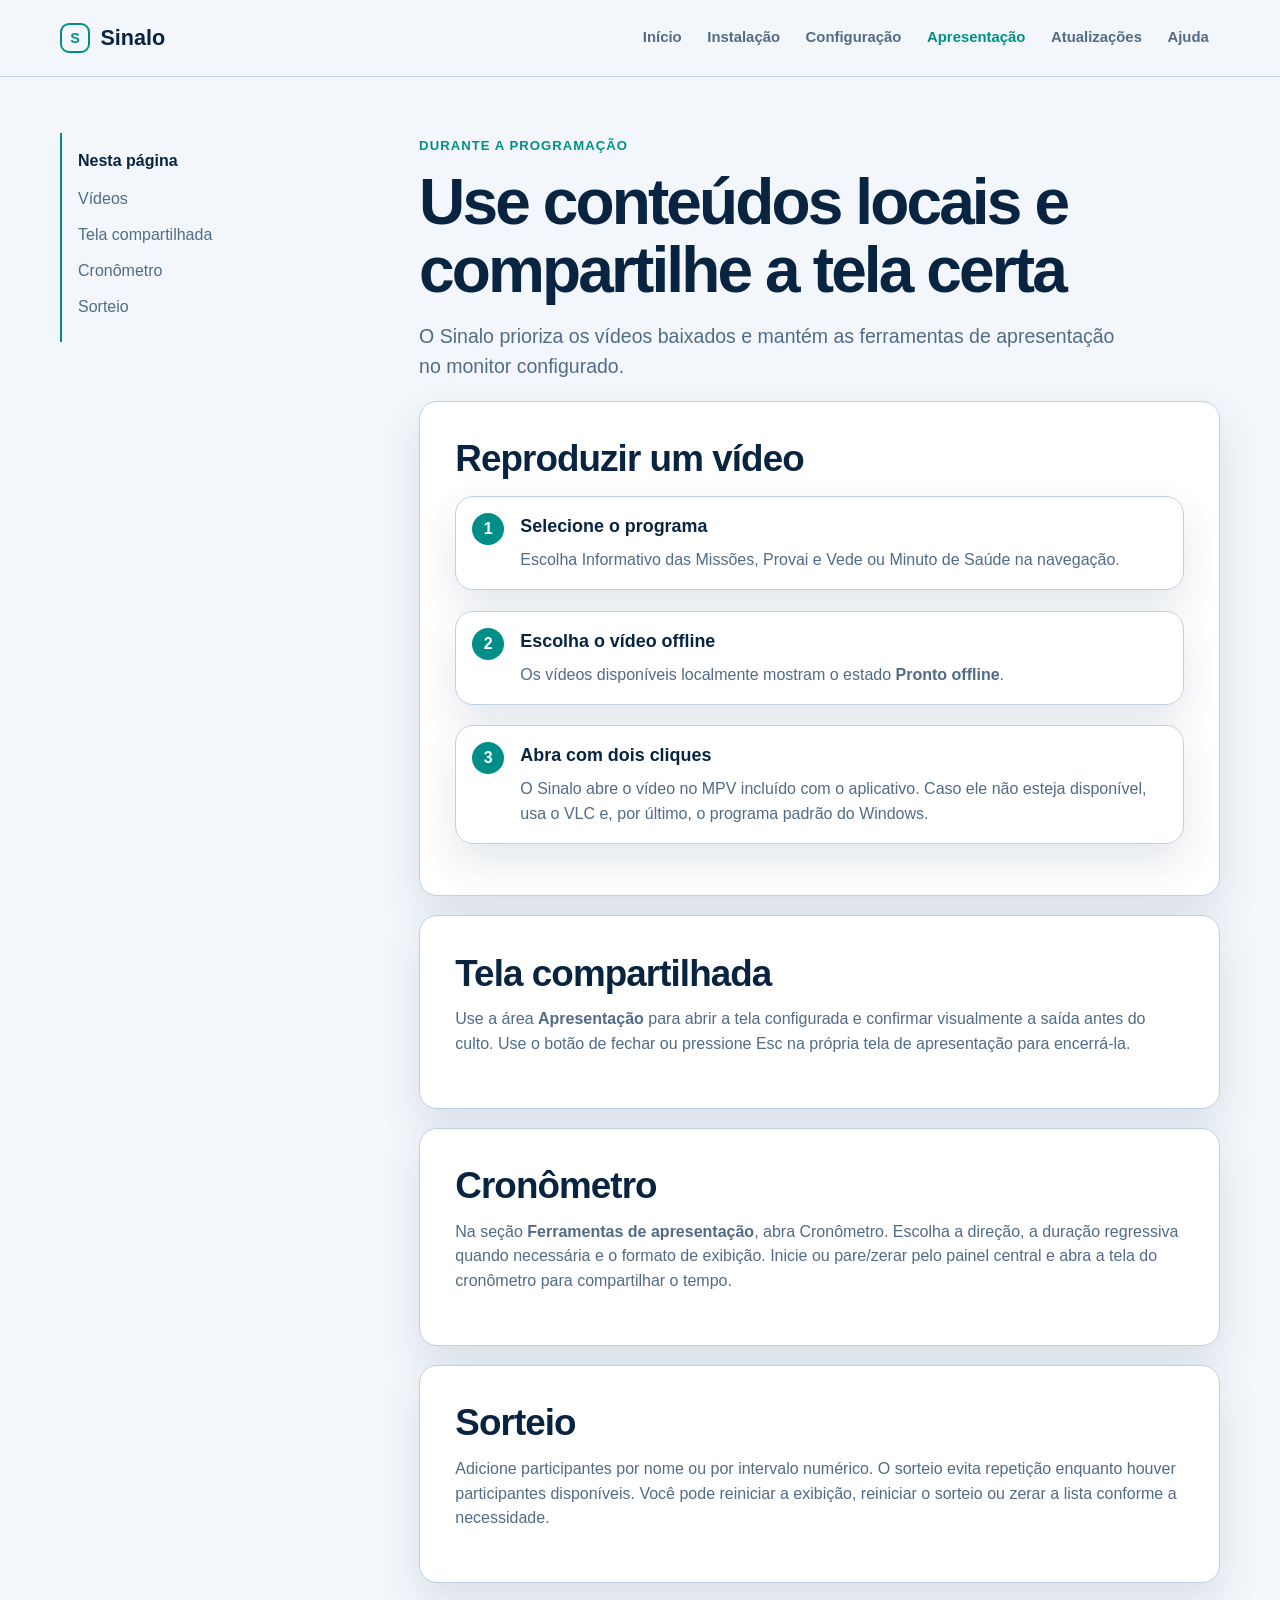
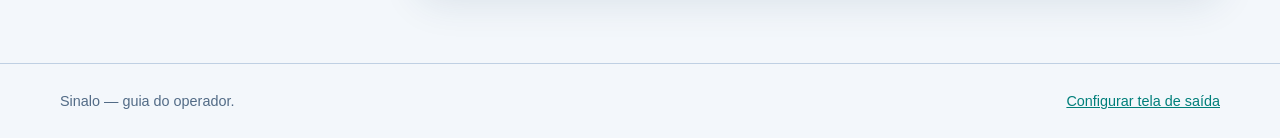
==== site/apresentacao.html @ e5eb1a57 "docs: adiciona guia público no GitHub Pages" ====
<!doctype html>
<html lang="pt-BR"><head><meta charset="utf-8"><meta name="viewport" content="width=device-width, initial-scale=1"><meta name="description" content="Como reproduzir vídeos e usar a tela de apresentação do Sinalo."><title>Apresentação — Sinalo</title><link rel="icon" type="image/svg+xml" href="data:image/svg+xml,%3Csvg xmlns='http://www.w3.org/2000/svg' viewBox='0 0 64 64'%3E%3Crect width='64' height='64' rx='16' fill='%23091426'/%3E%3Cpath d='M17 32h30M32 17v30' stroke='%231fd1c2' stroke-width='7' stroke-linecap='round'/%3E%3C/svg%3E"><link rel="stylesheet" href="assets/css/site.css"></head>
<body><a class="skip-link" href="#conteudo">Ir para o conteúdo</a><header class="site-header"><div class="header-inner"><a class="brand" href="index.html"><span class="brand-mark" aria-hidden="true">S</span>Sinalo</a><nav class="site-nav" aria-label="Navegação principal"><a href="index.html">Início</a><a href="instalacao.html">Instalação</a><a href="configuracao.html">Configuração</a><a aria-current="page" href="apresentacao.html">Apresentação</a><a href="atualizacoes.html">Atualizações</a><a href="solucao-de-problemas.html">Ajuda</a></nav></div></header>
<main id="conteudo" class="page-shell"><div class="guide-layout"><aside class="guide-nav"><strong>Nesta página</strong><a href="#videos">Vídeos</a><a href="#tela">Tela compartilhada</a><a href="#cronometro">Cronômetro</a><a href="#sorteio">Sorteio</a></aside><div><p class="eyebrow">Durante a programação</p><h1>Use conteúdos locais e compartilhe a tela certa</h1><p class="lead">O Sinalo prioriza os vídeos baixados e mantém as ferramentas de apresentação no monitor configurado.</p>
<section id="videos" class="guide-panel"><h2>Reproduzir um vídeo</h2><ol class="step-list"><li><h3>Selecione o programa</h3><p>Escolha Informativo das Missões, Provai e Vede ou Minuto de Saúde na navegação.</p></li><li><h3>Escolha o vídeo offline</h3><p>Os vídeos disponíveis localmente mostram o estado <strong>Pronto offline</strong>.</p></li><li><h3>Abra com dois cliques</h3><p>O Sinalo abre o vídeo no MPV incluído com o aplicativo. Caso ele não esteja disponível, usa o VLC e, por último, o programa padrão do Windows.</p></li></ol></section>
<section id="tela" class="guide-panel"><h2>Tela compartilhada</h2><p>Use a área <strong>Apresentação</strong> para abrir a tela configurada e confirmar visualmente a saída antes do culto. Use o botão de fechar ou pressione Esc na própria tela de apresentação para encerrá-la.</p></section>
<section id="cronometro" class="guide-panel"><h2>Cronômetro</h2><p>Na seção <strong>Ferramentas de apresentação</strong>, abra Cronômetro. Escolha a direção, a duração regressiva quando necessária e o formato de exibição. Inicie ou pare/zerar pelo painel central e abra a tela do cronômetro para compartilhar o tempo.</p></section>
<section id="sorteio" class="guide-panel"><h2>Sorteio</h2><p>Adicione participantes por nome ou por intervalo numérico. O sorteio evita repetição enquanto houver participantes disponíveis. Você pode reiniciar a exibição, reiniciar o sorteio ou zerar a lista conforme a necessidade.</p></section>
</div></div></main><footer class="site-footer"><div class="footer-inner"><p>Sinalo — guia do operador.</p><p><a href="configuracao.html#tela">Configurar tela de saída</a></p></div></footer></body></html>
---- site/assets/css/site.css ----
:root {
  color-scheme: dark light;
  --bg: #091426;
  --surface: #111f35;
  --surface-raised: #172943;
  --surface-muted: #0d1a2d;
  --text: #f4f8ff;
  --muted: #b4c1d6;
  --line: #2a4161;
  --accent: #1fd1c2;
  --accent-strong: #12a99f;
  --accent-ink: #052522;
  --link: #63e8df;
  --shadow: 0 20px 50px rgb(0 0 0 / .2);
  --radius: 18px;
  --content-width: 1160px;
  font-family: "Segoe UI", Inter, Arial, sans-serif;
}

@media (prefers-color-scheme: light) {
  :root {
    --bg: #f3f7fb;
    --surface: #ffffff;
    --surface-raised: #e9f0f8;
    --surface-muted: #f7faff;
    --text: #092441;
    --muted: #526b86;
    --line: #bfd0e3;
    --accent: #008f88;
    --accent-strong: #00746f;
    --accent-ink: #ffffff;
    --link: #007f7a;
    --shadow: 0 18px 40px rgb(25 55 90 / .12);
  }
}

* { box-sizing: border-box; }

html { scroll-behavior: smooth; }

body {
  margin: 0;
  min-width: 320px;
  color: var(--text);
  background: var(--bg);
  font-size: 1rem;
  line-height: 1.55;
}

a { color: var(--link); }

a:focus-visible, summary:focus-visible {
  outline: 3px solid var(--accent);
  outline-offset: 4px;
  border-radius: 4px;
}

.skip-link {
  position: absolute;
  left: 1rem;
  top: -4rem;
  z-index: 20;
  padding: .7rem 1rem;
  border-radius: 8px;
  background: var(--accent);
  color: var(--accent-ink);
  font-weight: 700;
}

.skip-link:focus { top: 1rem; }

.site-header {
  border-bottom: 1px solid var(--line);
  background: color-mix(in srgb, var(--bg) 90%, transparent);
}

.header-inner,
.page-shell,
.footer-inner {
  width: min(calc(100% - 2rem), var(--content-width));
  margin: 0 auto;
}

.header-inner {
  display: flex;
  align-items: center;
  justify-content: space-between;
  gap: 1.5rem;
  min-height: 76px;
}

.brand {
  color: var(--text);
  display: inline-flex;
  align-items: center;
  gap: .65rem;
  text-decoration: none;
  font-size: 1.35rem;
  font-weight: 800;
}

.brand-mark {
  display: grid;
  place-items: center;
  width: 30px;
  height: 30px;
  border: 2px solid var(--accent);
  border-radius: 9px;
  color: var(--accent);
  font-size: .9rem;
}

.site-nav { display: flex; align-items: center; gap: .2rem; }

.site-nav a {
  padding: .55rem .7rem;
  color: var(--muted);
  text-decoration: none;
  font-size: .93rem;
  font-weight: 650;
}

.site-nav a:hover, .site-nav a[aria-current="page"] { color: var(--accent); }

main { padding: 3.5rem 0 5rem; }

.eyebrow {
  display: inline-block;
  margin: 0 0 .8rem;
  color: var(--accent);
  font-size: .82rem;
  font-weight: 800;
  letter-spacing: .08em;
  text-transform: uppercase;
}

h1, h2, h3, p { margin-top: 0; }

h1 {
  max-width: 760px;
  margin-bottom: 1rem;
  font-size: clamp(2.1rem, 5vw, 4.4rem);
  line-height: 1.06;
  letter-spacing: -.045em;
}

h2 {
  margin-bottom: .75rem;
  font-size: clamp(1.55rem, 3vw, 2.3rem);
  line-height: 1.18;
  letter-spacing: -.025em;
}

h3 { margin-bottom: .45rem; font-size: 1.12rem; }

.lead {
  max-width: 720px;
  color: var(--muted);
  font-size: clamp(1.04rem, 2vw, 1.22rem);
}

.hero {
  display: grid;
  grid-template-columns: minmax(0, 1.25fr) minmax(280px, .75fr);
  gap: 2rem;
  align-items: stretch;
}

.hero-copy { padding: 1.2rem 0; }

.hero-card,
.card,
.guide-panel,
.callout,
.step-list > li {
  border: 1px solid var(--line);
  border-radius: var(--radius);
  background: var(--surface);
  box-shadow: var(--shadow);
}

.hero-card { padding: 1.5rem; }

.status-line {
  display: flex;
  align-items: center;
  gap: .55rem;
  color: var(--muted);
  font-size: .92rem;
}

.status-dot {
  width: 10px;
  height: 10px;
  border-radius: 50%;
  background: var(--accent);
  box-shadow: 0 0 0 5px color-mix(in srgb, var(--accent) 18%, transparent);
}

.hero-card h2 { margin: 1.15rem 0 .7rem; font-size: 1.5rem; }

.button-row { display: flex; flex-wrap: wrap; gap: .8rem; margin-top: 1.6rem; }

.button {
  display: inline-flex;
  min-height: 46px;
  align-items: center;
  justify-content: center;
  padding: .72rem 1rem;
  border: 1px solid var(--line);
  border-radius: 10px;
  color: var(--text);
  font-weight: 750;
  text-align: center;
  text-decoration: none;
}

.button:hover { border-color: var(--accent); }

.button-primary {
  border-color: var(--accent);
  background: var(--accent);
  color: var(--accent-ink);
}

.button-primary:hover { background: var(--accent-strong); }

.section { margin-top: 4.5rem; }

.section-header { max-width: 720px; margin-bottom: 1.4rem; }
.section-header p { color: var(--muted); }

.card-grid {
  display: grid;
  grid-template-columns: repeat(3, minmax(0, 1fr));
  gap: 1rem;
}

.card { padding: 1.25rem; }
.card p { color: var(--muted); margin-bottom: 0; }
.card a { font-weight: 700; }

.guide-layout {
  display: grid;
  grid-template-columns: minmax(0, .58fr) minmax(0, 1.42fr);
  gap: 2rem;
}

.guide-nav {
  position: sticky;
  top: 1.2rem;
  align-self: start;
  padding: 1rem;
  border-left: 2px solid var(--accent);
}

.guide-nav strong { display: block; margin-bottom: .5rem; }
.guide-nav a { display: block; padding: .35rem 0; color: var(--muted); text-decoration: none; }
.guide-nav a:hover { color: var(--accent); }

.guide-panel { padding: clamp(1.25rem, 3vw, 2.2rem); }
.guide-panel + .guide-panel { margin-top: 1.2rem; }
.guide-panel p, .guide-panel li { color: var(--muted); }
.guide-panel li + li { margin-top: .45rem; }

.step-list { display: grid; gap: .85rem; padding: 0; list-style: none; counter-reset: steps; }
.step-list > li { position: relative; padding: 1rem 1rem 1rem 4rem; counter-increment: steps; }
.step-list > li::before {
  content: counter(steps);
  position: absolute;
  left: 1rem;
  top: 1rem;
  display: grid;
  place-items: center;
  width: 2rem;
  height: 2rem;
  border-radius: 50%;
  background: var(--accent);
  color: var(--accent-ink);
  font-weight: 800;
}
.step-list h3 { color: var(--text); }
.step-list p { margin-bottom: 0; }

.callout { padding: 1rem 1.15rem; background: color-mix(in srgb, var(--surface-raised) 82%, var(--accent)); }
.callout p { margin-bottom: 0; color: var(--text); }
.callout strong { color: var(--accent); }

.faq { border-top: 1px solid var(--line); }
.faq details { border-bottom: 1px solid var(--line); padding: .95rem 0; }
.faq summary { cursor: pointer; color: var(--text); font-weight: 750; }
.faq p { margin: .7rem 1.5rem 0 0; color: var(--muted); }

.site-footer { border-top: 1px solid var(--line); }
.footer-inner {
  display: flex;
  justify-content: space-between;
  gap: 1rem;
  padding: 1.6rem 0;
  color: var(--muted);
  font-size: .9rem;
}
.footer-inner p { margin: 0; }

@media (max-width: 860px) {
  .header-inner { align-items: flex-start; flex-direction: column; gap: .4rem; padding: 1rem 0; }
  .site-nav { flex-wrap: wrap; margin-left: -.7rem; }
  .hero, .guide-layout { grid-template-columns: 1fr; }
  .card-grid { grid-template-columns: repeat(2, minmax(0, 1fr)); }
  .guide-nav { position: static; }
}

@media (max-width: 560px) {
  .header-inner, .page-shell, .footer-inner { width: min(calc(100% - 1.3rem), var(--content-width)); }
  main { padding-top: 2.2rem; }
  .card-grid { grid-template-columns: 1fr; }
  .footer-inner { flex-direction: column; }
}
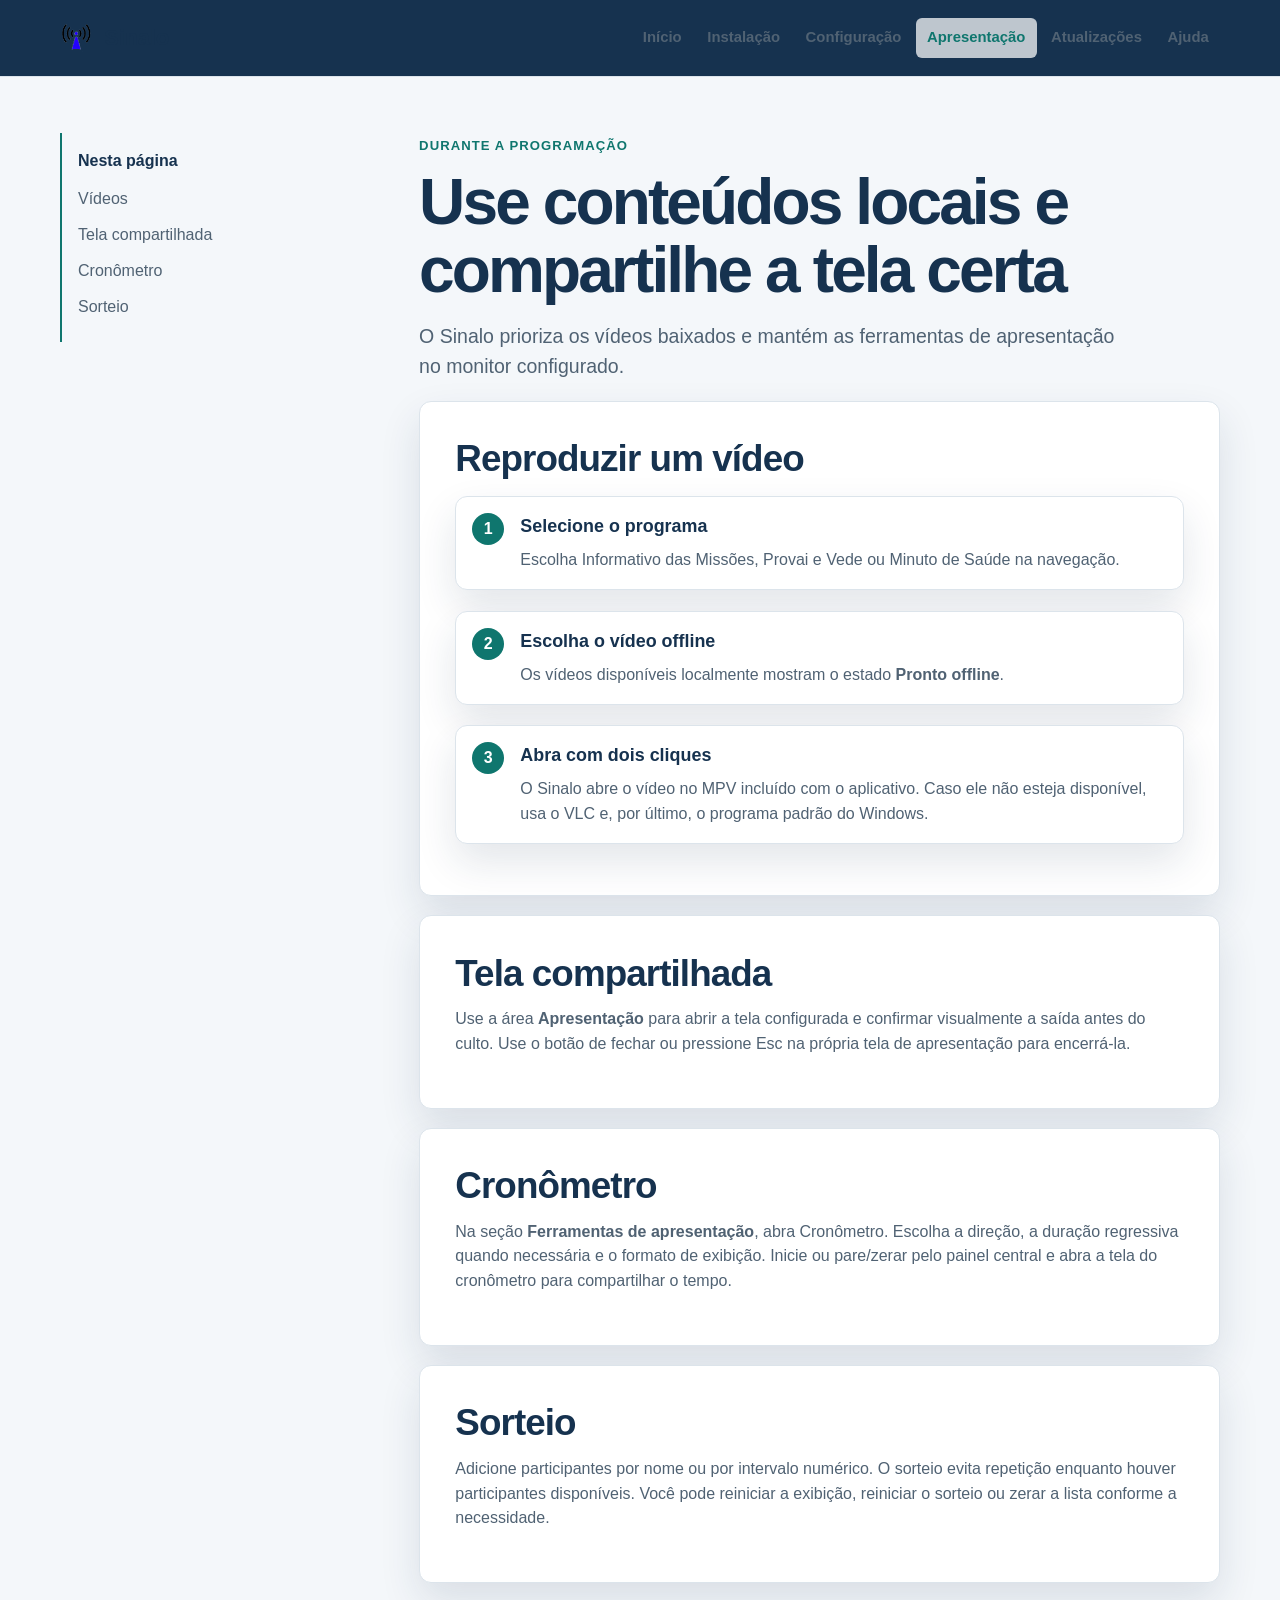
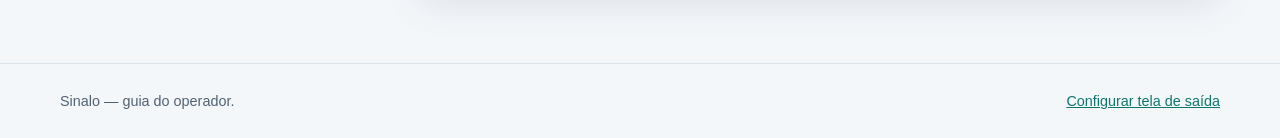
==== commit 4af8f2b4: "docs: atualiza guia e identidade visual do site" ====
--- a/site/apresentacao.html
+++ b/site/apresentacao.html
@@ -1,5 +1,5 @@
 <!doctype html>
-<html lang="pt-BR"><head><meta charset="utf-8"><meta name="viewport" content="width=device-width, initial-scale=1"><meta name="description" content="Como reproduzir vídeos e usar a tela de apresentação do Sinalo."><title>Apresentação — Sinalo</title><link rel="icon" type="image/svg+xml" href="data:image/svg+xml,%3Csvg xmlns='http://www.w3.org/2000/svg' viewBox='0 0 64 64'%3E%3Crect width='64' height='64' rx='16' fill='%23091426'/%3E%3Cpath d='M17 32h30M32 17v30' stroke='%231fd1c2' stroke-width='7' stroke-linecap='round'/%3E%3C/svg%3E"><link rel="stylesheet" href="assets/css/site.css"></head>
+<html lang="pt-BR"><head><meta charset="utf-8"><meta name="viewport" content="width=device-width, initial-scale=1"><meta name="description" content="Como reproduzir vídeos e usar a tela de apresentação do Sinalo."><title>Apresentação — Sinalo</title><link rel="icon" href="assets/images/sinalo.ico" media="(prefers-color-scheme: light)"><link rel="icon" href="assets/images/sinalo-dark.ico" media="(prefers-color-scheme: dark)"><link rel="stylesheet" href="assets/css/site.css"></head>
 <body><a class="skip-link" href="#conteudo">Ir para o conteúdo</a><header class="site-header"><div class="header-inner"><a class="brand" href="index.html"><span class="brand-mark" aria-hidden="true">S</span>Sinalo</a><nav class="site-nav" aria-label="Navegação principal"><a href="index.html">Início</a><a href="instalacao.html">Instalação</a><a href="configuracao.html">Configuração</a><a aria-current="page" href="apresentacao.html">Apresentação</a><a href="atualizacoes.html">Atualizações</a><a href="solucao-de-problemas.html">Ajuda</a></nav></div></header>
 <main id="conteudo" class="page-shell"><div class="guide-layout"><aside class="guide-nav"><strong>Nesta página</strong><a href="#videos">Vídeos</a><a href="#tela">Tela compartilhada</a><a href="#cronometro">Cronômetro</a><a href="#sorteio">Sorteio</a></aside><div><p class="eyebrow">Durante a programação</p><h1>Use conteúdos locais e compartilhe a tela certa</h1><p class="lead">O Sinalo prioriza os vídeos baixados e mantém as ferramentas de apresentação no monitor configurado.</p>
 <section id="videos" class="guide-panel"><h2>Reproduzir um vídeo</h2><ol class="step-list"><li><h3>Selecione o programa</h3><p>Escolha Informativo das Missões, Provai e Vede ou Minuto de Saúde na navegação.</p></li><li><h3>Escolha o vídeo offline</h3><p>Os vídeos disponíveis localmente mostram o estado <strong>Pronto offline</strong>.</p></li><li><h3>Abra com dois cliques</h3><p>O Sinalo abre o vídeo no MPV incluído com o aplicativo. Caso ele não esteja disponível, usa o VLC e, por último, o programa padrão do Windows.</p></li></ol></section>
--- a/site/assets/css/site.css
+++ b/site/assets/css/site.css
@@ -1,36 +1,38 @@
 :root {
   color-scheme: dark light;
-  --bg: #091426;
-  --surface: #111f35;
-  --surface-raised: #172943;
-  --surface-muted: #0d1a2d;
-  --text: #f4f8ff;
-  --muted: #b4c1d6;
-  --line: #2a4161;
-  --accent: #1fd1c2;
-  --accent-strong: #12a99f;
-  --accent-ink: #052522;
-  --link: #63e8df;
+  --bg: #0f172a;
+  --surface: #172033;
+  --surface-raised: #1f2937;
+  --surface-muted: #0f172a;
+  --header: #111c2d;
+  --text: #f8fafc;
+  --muted: #cbd5e1;
+  --line: #334155;
+  --accent: #2dd4bf;
+  --accent-strong: #0f766e;
+  --accent-ink: #ecfeff;
+  --link: #5eead4;
   --shadow: 0 20px 50px rgb(0 0 0 / .2);
-  --radius: 18px;
+  --radius: 12px;
   --content-width: 1160px;
   font-family: "Segoe UI", Inter, Arial, sans-serif;
 }
 
 @media (prefers-color-scheme: light) {
   :root {
-    --bg: #f3f7fb;
+    --bg: #f4f7fa;
     --surface: #ffffff;
-    --surface-raised: #e9f0f8;
-    --surface-muted: #f7faff;
-    --text: #092441;
-    --muted: #526b86;
-    --line: #bfd0e3;
-    --accent: #008f88;
-    --accent-strong: #00746f;
+    --surface-raised: #f8fafc;
+    --surface-muted: #ffffff;
+    --header: #16324f;
+    --text: #16324f;
+    --muted: #506273;
+    --line: #dce4eb;
+    --accent: #0f766e;
+    --accent-strong: #0f766e;
     --accent-ink: #ffffff;
-    --link: #007f7a;
-    --shadow: 0 18px 40px rgb(25 55 90 / .12);
+    --link: #0f766e;
+    --shadow: 0 18px 40px rgb(22 50 79 / .12);
   }
 }
 
@@ -71,7 +73,8 @@
 
 .site-header {
   border-bottom: 1px solid var(--line);
-  background: color-mix(in srgb, var(--bg) 90%, transparent);
+  background: var(--header);
+  box-shadow: 0 1px 0 rgb(255 255 255 / .04);
 }
 
 .header-inner,
@@ -100,14 +103,15 @@
 }
 
 .brand-mark {
-  display: grid;
-  place-items: center;
-  width: 30px;
-  height: 30px;
-  border: 2px solid var(--accent);
-  border-radius: 9px;
-  color: var(--accent);
-  font-size: .9rem;
+  display: inline-block;
+  width: 34px;
+  height: 34px;
+  background: center / contain no-repeat url("../images/sinalo-dark.ico");
+  font-size: 0;
+}
+
+@media (prefers-color-scheme: light) {
+  .brand-mark { background-image: url("../images/sinalo.ico"); }
 }
 
 .site-nav { display: flex; align-items: center; gap: .2rem; }
@@ -120,7 +124,11 @@
   font-weight: 650;
 }
 
-.site-nav a:hover, .site-nav a[aria-current="page"] { color: var(--accent); }
+.site-nav a:hover, .site-nav a[aria-current="page"] {
+  color: var(--accent);
+  background: color-mix(in srgb, var(--surface) 72%, transparent);
+  border-radius: 6px;
+}
 
 main { padding: 3.5rem 0 5rem; }
 
@@ -179,7 +187,7 @@
   box-shadow: var(--shadow);
 }
 
-.hero-card { padding: 1.5rem; }
+.hero-card { padding: 1.5rem; background: var(--surface-raised); }
 
 .status-line {
   display: flex;
@@ -208,7 +216,7 @@
   justify-content: center;
   padding: .72rem 1rem;
   border: 1px solid var(--line);
-  border-radius: 10px;
+  border-radius: 6px;
   color: var(--text);
   font-weight: 750;
   text-align: center;
@@ -236,7 +244,7 @@
   gap: 1rem;
 }
 
-.card { padding: 1.25rem; }
+.card { padding: 1.25rem; background: var(--surface-raised); }
 .card p { color: var(--muted); margin-bottom: 0; }
 .card a { font-weight: 700; }
 
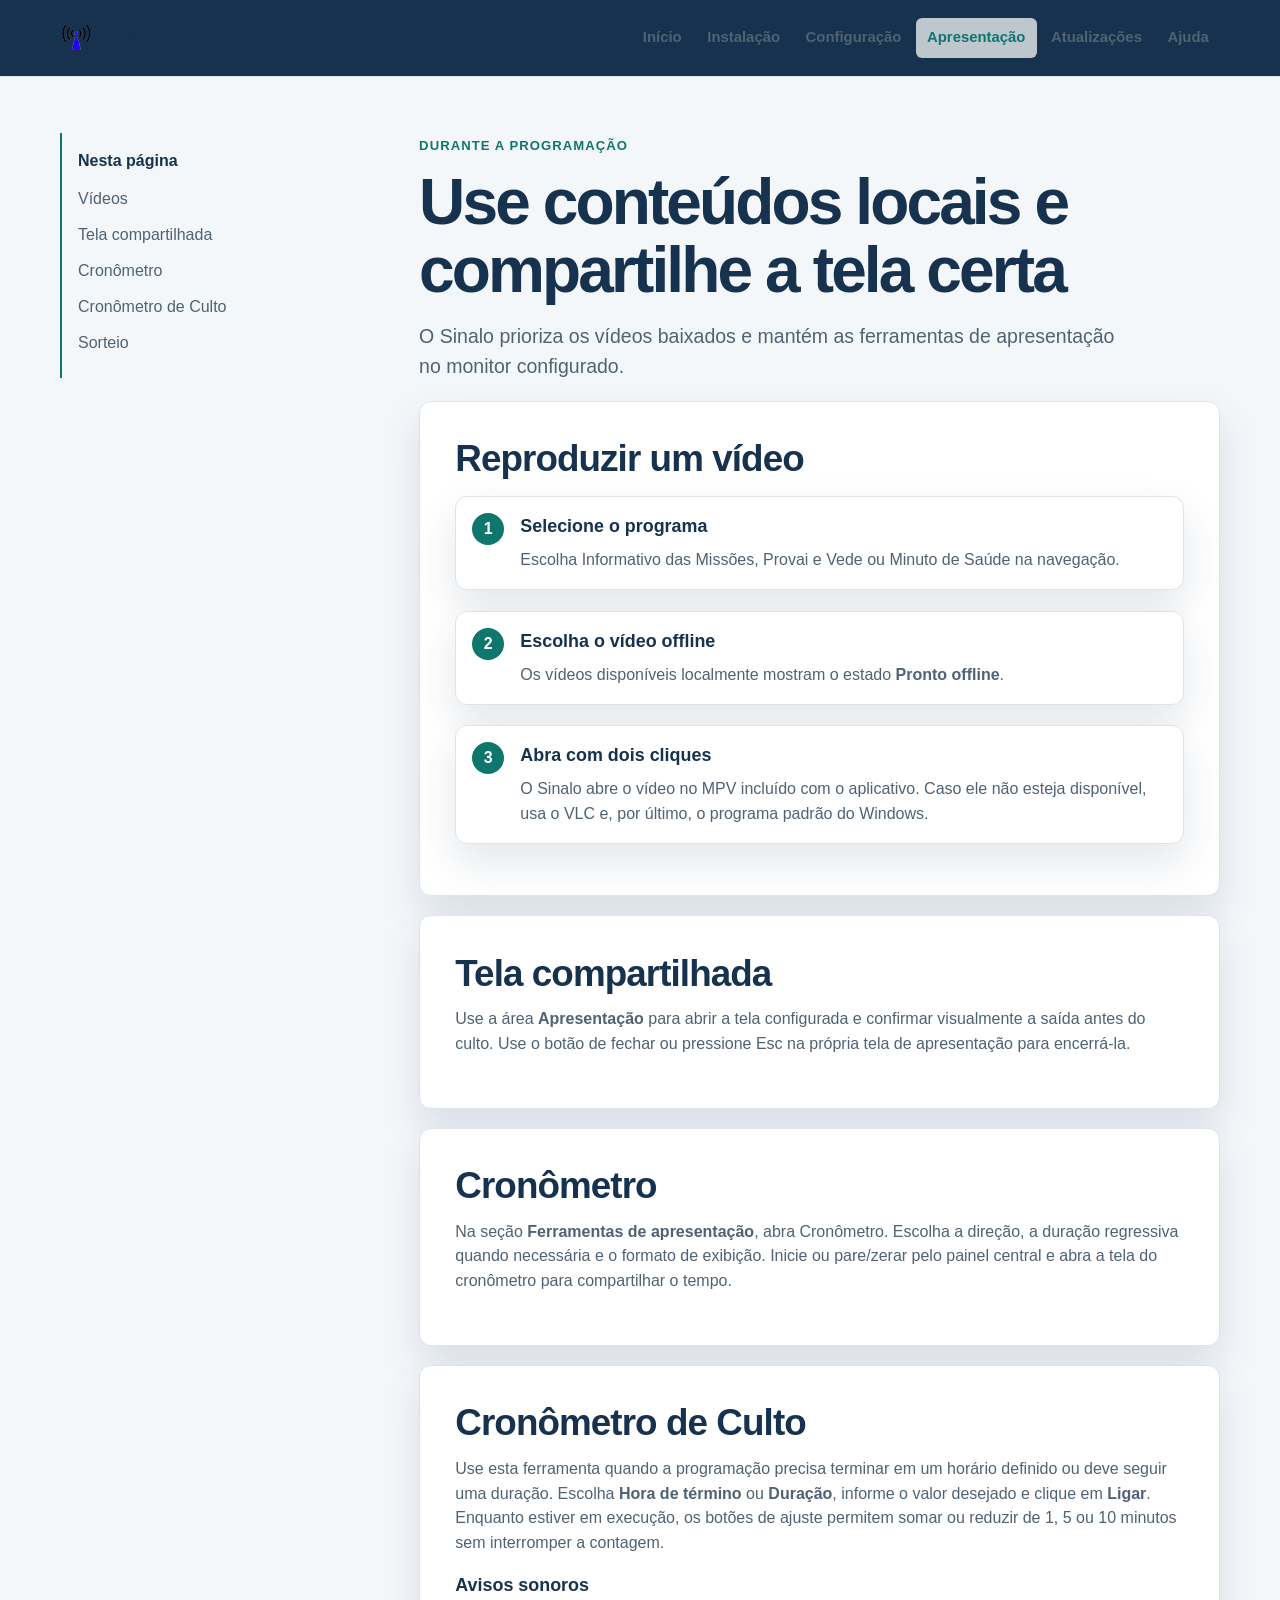
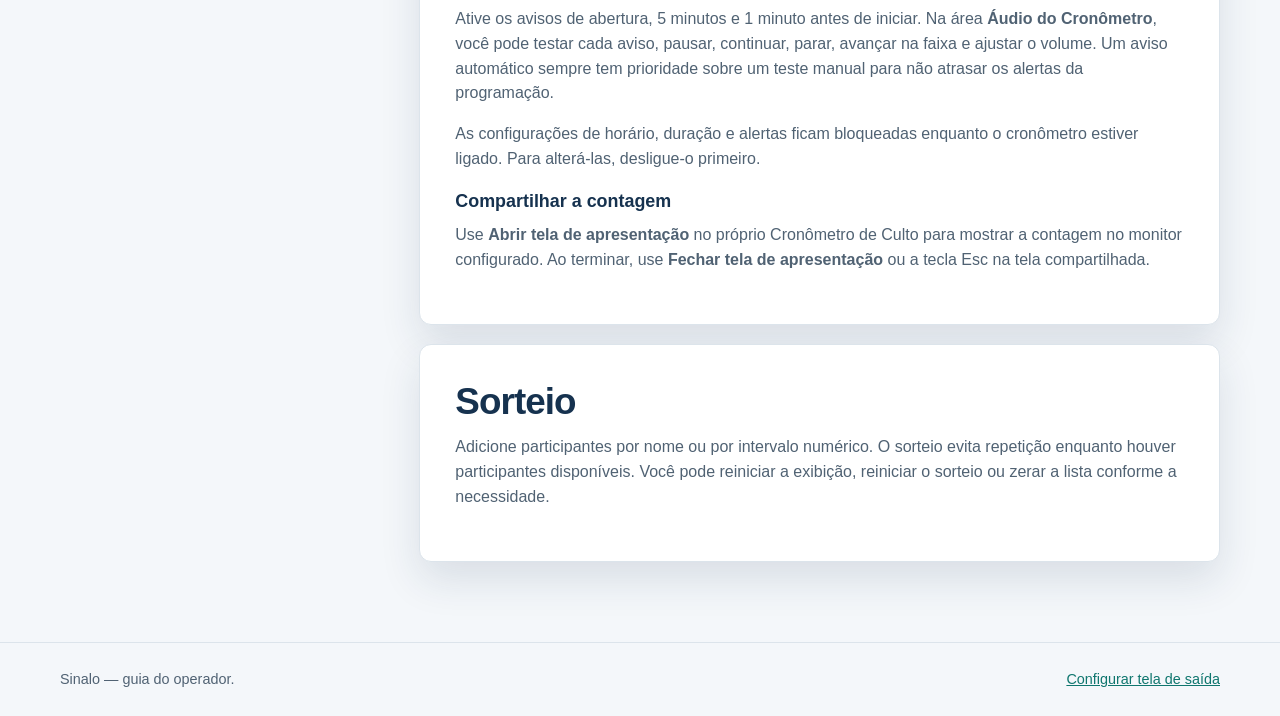
==== commit 200c47b4: "docs: documenta cronometro de culto na versao 0.1.12" ====
--- a/site/apresentacao.html
+++ b/site/apresentacao.html
@@ -1,9 +1,10 @@
 <!doctype html>
 <html lang="pt-BR"><head><meta charset="utf-8"><meta name="viewport" content="width=device-width, initial-scale=1"><meta name="description" content="Como reproduzir vídeos e usar a tela de apresentação do Sinalo."><title>Apresentação — Sinalo</title><link rel="icon" href="assets/images/sinalo.ico" media="(prefers-color-scheme: light)"><link rel="icon" href="assets/images/sinalo-dark.ico" media="(prefers-color-scheme: dark)"><link rel="stylesheet" href="assets/css/site.css"></head>
 <body><a class="skip-link" href="#conteudo">Ir para o conteúdo</a><header class="site-header"><div class="header-inner"><a class="brand" href="index.html"><span class="brand-mark" aria-hidden="true">S</span>Sinalo</a><nav class="site-nav" aria-label="Navegação principal"><a href="index.html">Início</a><a href="instalacao.html">Instalação</a><a href="configuracao.html">Configuração</a><a aria-current="page" href="apresentacao.html">Apresentação</a><a href="atualizacoes.html">Atualizações</a><a href="solucao-de-problemas.html">Ajuda</a></nav></div></header>
-<main id="conteudo" class="page-shell"><div class="guide-layout"><aside class="guide-nav"><strong>Nesta página</strong><a href="#videos">Vídeos</a><a href="#tela">Tela compartilhada</a><a href="#cronometro">Cronômetro</a><a href="#sorteio">Sorteio</a></aside><div><p class="eyebrow">Durante a programação</p><h1>Use conteúdos locais e compartilhe a tela certa</h1><p class="lead">O Sinalo prioriza os vídeos baixados e mantém as ferramentas de apresentação no monitor configurado.</p>
+<main id="conteudo" class="page-shell"><div class="guide-layout"><aside class="guide-nav"><strong>Nesta página</strong><a href="#videos">Vídeos</a><a href="#tela">Tela compartilhada</a><a href="#cronometro">Cronômetro</a><a href="#cronometro-culto">Cronômetro de Culto</a><a href="#sorteio">Sorteio</a></aside><div><p class="eyebrow">Durante a programação</p><h1>Use conteúdos locais e compartilhe a tela certa</h1><p class="lead">O Sinalo prioriza os vídeos baixados e mantém as ferramentas de apresentação no monitor configurado.</p>
 <section id="videos" class="guide-panel"><h2>Reproduzir um vídeo</h2><ol class="step-list"><li><h3>Selecione o programa</h3><p>Escolha Informativo das Missões, Provai e Vede ou Minuto de Saúde na navegação.</p></li><li><h3>Escolha o vídeo offline</h3><p>Os vídeos disponíveis localmente mostram o estado <strong>Pronto offline</strong>.</p></li><li><h3>Abra com dois cliques</h3><p>O Sinalo abre o vídeo no MPV incluído com o aplicativo. Caso ele não esteja disponível, usa o VLC e, por último, o programa padrão do Windows.</p></li></ol></section>
 <section id="tela" class="guide-panel"><h2>Tela compartilhada</h2><p>Use a área <strong>Apresentação</strong> para abrir a tela configurada e confirmar visualmente a saída antes do culto. Use o botão de fechar ou pressione Esc na própria tela de apresentação para encerrá-la.</p></section>
 <section id="cronometro" class="guide-panel"><h2>Cronômetro</h2><p>Na seção <strong>Ferramentas de apresentação</strong>, abra Cronômetro. Escolha a direção, a duração regressiva quando necessária e o formato de exibição. Inicie ou pare/zerar pelo painel central e abra a tela do cronômetro para compartilhar o tempo.</p></section>
+<section id="cronometro-culto" class="guide-panel"><h2>Cronômetro de Culto</h2><p>Use esta ferramenta quando a programação precisa terminar em um horário definido ou deve seguir uma duração. Escolha <strong>Hora de término</strong> ou <strong>Duração</strong>, informe o valor desejado e clique em <strong>Ligar</strong>. Enquanto estiver em execução, os botões de ajuste permitem somar ou reduzir de 1, 5 ou 10 minutos sem interromper a contagem.</p><h3>Avisos sonoros</h3><p>Ative os avisos de abertura, 5 minutos e 1 minuto antes de iniciar. Na área <strong>Áudio do Cronômetro</strong>, você pode testar cada aviso, pausar, continuar, parar, avançar na faixa e ajustar o volume. Um aviso automático sempre tem prioridade sobre um teste manual para não atrasar os alertas da programação.</p><p>As configurações de horário, duração e alertas ficam bloqueadas enquanto o cronômetro estiver ligado. Para alterá-las, desligue-o primeiro.</p><h3>Compartilhar a contagem</h3><p>Use <strong>Abrir tela de apresentação</strong> no próprio Cronômetro de Culto para mostrar a contagem no monitor configurado. Ao terminar, use <strong>Fechar tela de apresentação</strong> ou a tecla Esc na tela compartilhada.</p></section>
 <section id="sorteio" class="guide-panel"><h2>Sorteio</h2><p>Adicione participantes por nome ou por intervalo numérico. O sorteio evita repetição enquanto houver participantes disponíveis. Você pode reiniciar a exibição, reiniciar o sorteio ou zerar a lista conforme a necessidade.</p></section>
 </div></div></main><footer class="site-footer"><div class="footer-inner"><p>Sinalo — guia do operador.</p><p><a href="configuracao.html#tela">Configurar tela de saída</a></p></div></footer></body></html>
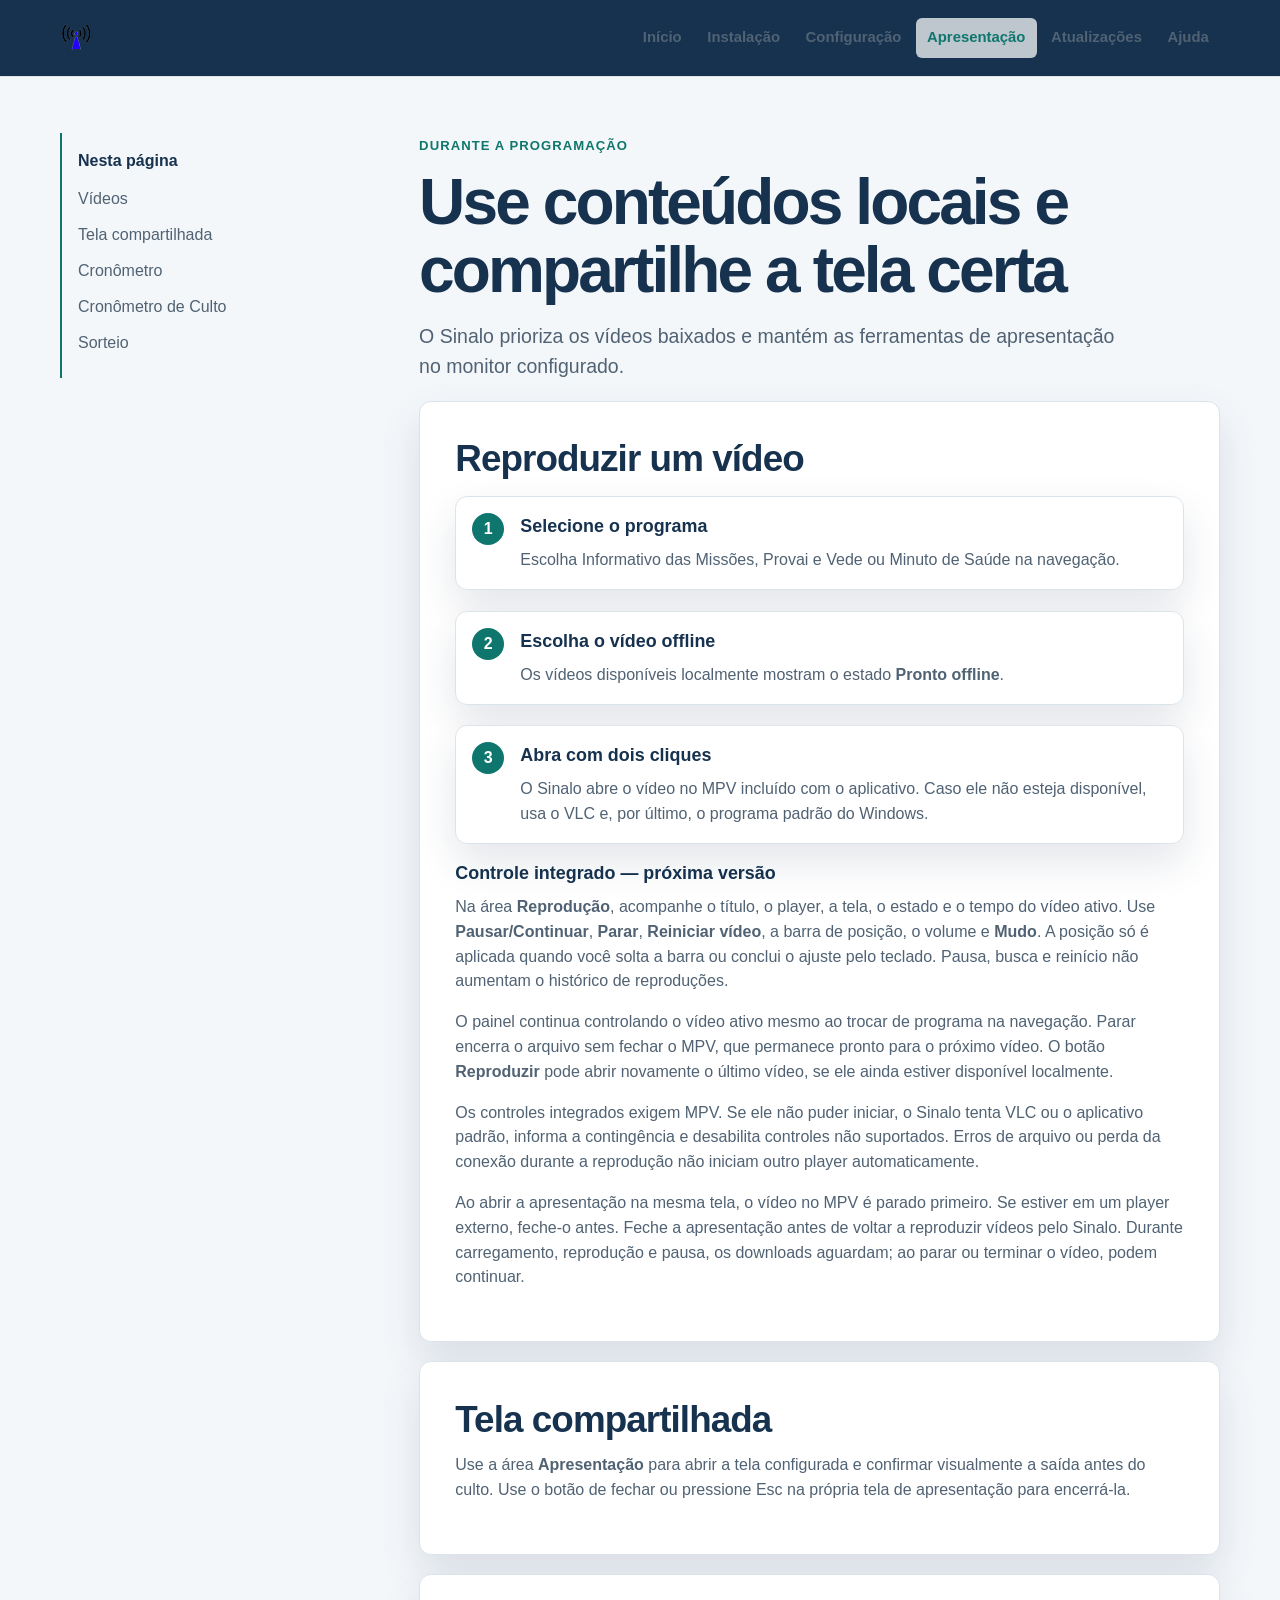
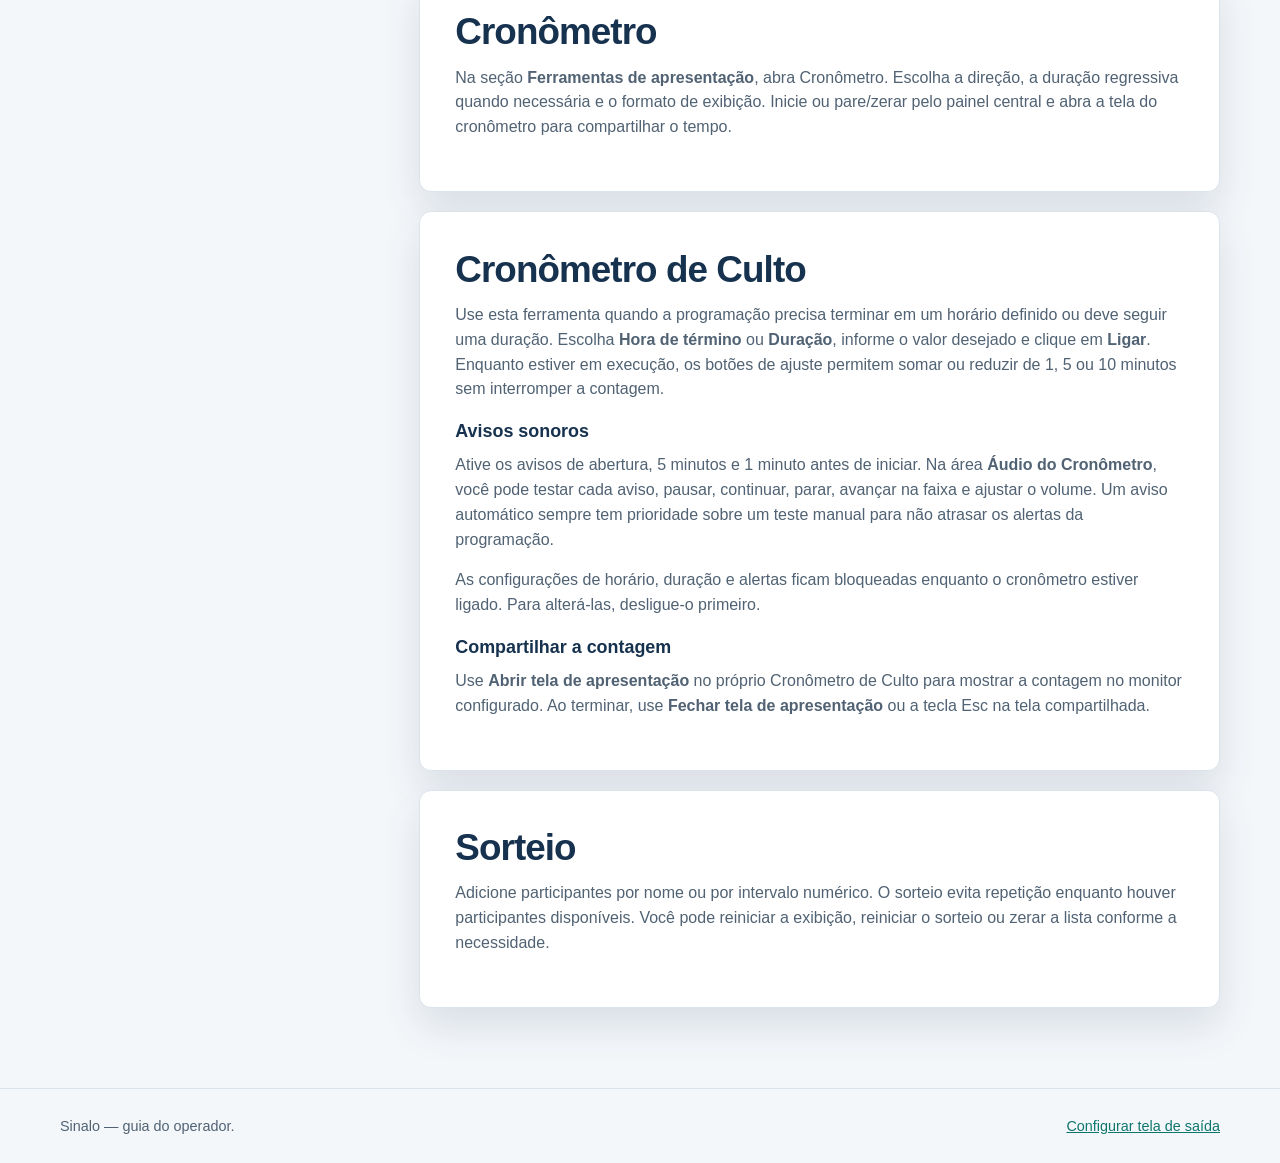
==== commit 61eb8fb3: "feat: integrar controle completo de videos pelo MPV" ====
--- a/site/apresentacao.html
+++ b/site/apresentacao.html
@@ -2,7 +2,7 @@
 <html lang="pt-BR"><head><meta charset="utf-8"><meta name="viewport" content="width=device-width, initial-scale=1"><meta name="description" content="Como reproduzir vídeos e usar a tela de apresentação do Sinalo."><title>Apresentação — Sinalo</title><link rel="icon" href="assets/images/sinalo.ico" media="(prefers-color-scheme: light)"><link rel="icon" href="assets/images/sinalo-dark.ico" media="(prefers-color-scheme: dark)"><link rel="stylesheet" href="assets/css/site.css"></head>
 <body><a class="skip-link" href="#conteudo">Ir para o conteúdo</a><header class="site-header"><div class="header-inner"><a class="brand" href="index.html"><span class="brand-mark" aria-hidden="true">S</span>Sinalo</a><nav class="site-nav" aria-label="Navegação principal"><a href="index.html">Início</a><a href="instalacao.html">Instalação</a><a href="configuracao.html">Configuração</a><a aria-current="page" href="apresentacao.html">Apresentação</a><a href="atualizacoes.html">Atualizações</a><a href="solucao-de-problemas.html">Ajuda</a></nav></div></header>
 <main id="conteudo" class="page-shell"><div class="guide-layout"><aside class="guide-nav"><strong>Nesta página</strong><a href="#videos">Vídeos</a><a href="#tela">Tela compartilhada</a><a href="#cronometro">Cronômetro</a><a href="#cronometro-culto">Cronômetro de Culto</a><a href="#sorteio">Sorteio</a></aside><div><p class="eyebrow">Durante a programação</p><h1>Use conteúdos locais e compartilhe a tela certa</h1><p class="lead">O Sinalo prioriza os vídeos baixados e mantém as ferramentas de apresentação no monitor configurado.</p>
-<section id="videos" class="guide-panel"><h2>Reproduzir um vídeo</h2><ol class="step-list"><li><h3>Selecione o programa</h3><p>Escolha Informativo das Missões, Provai e Vede ou Minuto de Saúde na navegação.</p></li><li><h3>Escolha o vídeo offline</h3><p>Os vídeos disponíveis localmente mostram o estado <strong>Pronto offline</strong>.</p></li><li><h3>Abra com dois cliques</h3><p>O Sinalo abre o vídeo no MPV incluído com o aplicativo. Caso ele não esteja disponível, usa o VLC e, por último, o programa padrão do Windows.</p></li></ol></section>
+<section id="videos" class="guide-panel"><h2>Reproduzir um vídeo</h2><ol class="step-list"><li><h3>Selecione o programa</h3><p>Escolha Informativo das Missões, Provai e Vede ou Minuto de Saúde na navegação.</p></li><li><h3>Escolha o vídeo offline</h3><p>Os vídeos disponíveis localmente mostram o estado <strong>Pronto offline</strong>.</p></li><li><h3>Abra com dois cliques</h3><p>O Sinalo abre o vídeo no MPV incluído com o aplicativo. Caso ele não esteja disponível, usa o VLC e, por último, o programa padrão do Windows.</p></li></ol><h3>Controle integrado — próxima versão</h3><p>Na área <strong>Reprodução</strong>, acompanhe o título, o player, a tela, o estado e o tempo do vídeo ativo. Use <strong>Pausar/Continuar</strong>, <strong>Parar</strong>, <strong>Reiniciar vídeo</strong>, a barra de posição, o volume e <strong>Mudo</strong>. A posição só é aplicada quando você solta a barra ou conclui o ajuste pelo teclado. Pausa, busca e reinício não aumentam o histórico de reproduções.</p><p>O painel continua controlando o vídeo ativo mesmo ao trocar de programa na navegação. Parar encerra o arquivo sem fechar o MPV, que permanece pronto para o próximo vídeo. O botão <strong>Reproduzir</strong> pode abrir novamente o último vídeo, se ele ainda estiver disponível localmente.</p><p>Os controles integrados exigem MPV. Se ele não puder iniciar, o Sinalo tenta VLC ou o aplicativo padrão, informa a contingência e desabilita controles não suportados. Erros de arquivo ou perda da conexão durante a reprodução não iniciam outro player automaticamente.</p><p>Ao abrir a apresentação na mesma tela, o vídeo no MPV é parado primeiro. Se estiver em um player externo, feche-o antes. Feche a apresentação antes de voltar a reproduzir vídeos pelo Sinalo. Durante carregamento, reprodução e pausa, os downloads aguardam; ao parar ou terminar o vídeo, podem continuar.</p></section>
 <section id="tela" class="guide-panel"><h2>Tela compartilhada</h2><p>Use a área <strong>Apresentação</strong> para abrir a tela configurada e confirmar visualmente a saída antes do culto. Use o botão de fechar ou pressione Esc na própria tela de apresentação para encerrá-la.</p></section>
 <section id="cronometro" class="guide-panel"><h2>Cronômetro</h2><p>Na seção <strong>Ferramentas de apresentação</strong>, abra Cronômetro. Escolha a direção, a duração regressiva quando necessária e o formato de exibição. Inicie ou pare/zerar pelo painel central e abra a tela do cronômetro para compartilhar o tempo.</p></section>
 <section id="cronometro-culto" class="guide-panel"><h2>Cronômetro de Culto</h2><p>Use esta ferramenta quando a programação precisa terminar em um horário definido ou deve seguir uma duração. Escolha <strong>Hora de término</strong> ou <strong>Duração</strong>, informe o valor desejado e clique em <strong>Ligar</strong>. Enquanto estiver em execução, os botões de ajuste permitem somar ou reduzir de 1, 5 ou 10 minutos sem interromper a contagem.</p><h3>Avisos sonoros</h3><p>Ative os avisos de abertura, 5 minutos e 1 minuto antes de iniciar. Na área <strong>Áudio do Cronômetro</strong>, você pode testar cada aviso, pausar, continuar, parar, avançar na faixa e ajustar o volume. Um aviso automático sempre tem prioridade sobre um teste manual para não atrasar os alertas da programação.</p><p>As configurações de horário, duração e alertas ficam bloqueadas enquanto o cronômetro estiver ligado. Para alterá-las, desligue-o primeiro.</p><h3>Compartilhar a contagem</h3><p>Use <strong>Abrir tela de apresentação</strong> no próprio Cronômetro de Culto para mostrar a contagem no monitor configurado. Ao terminar, use <strong>Fechar tela de apresentação</strong> ou a tecla Esc na tela compartilhada.</p></section>
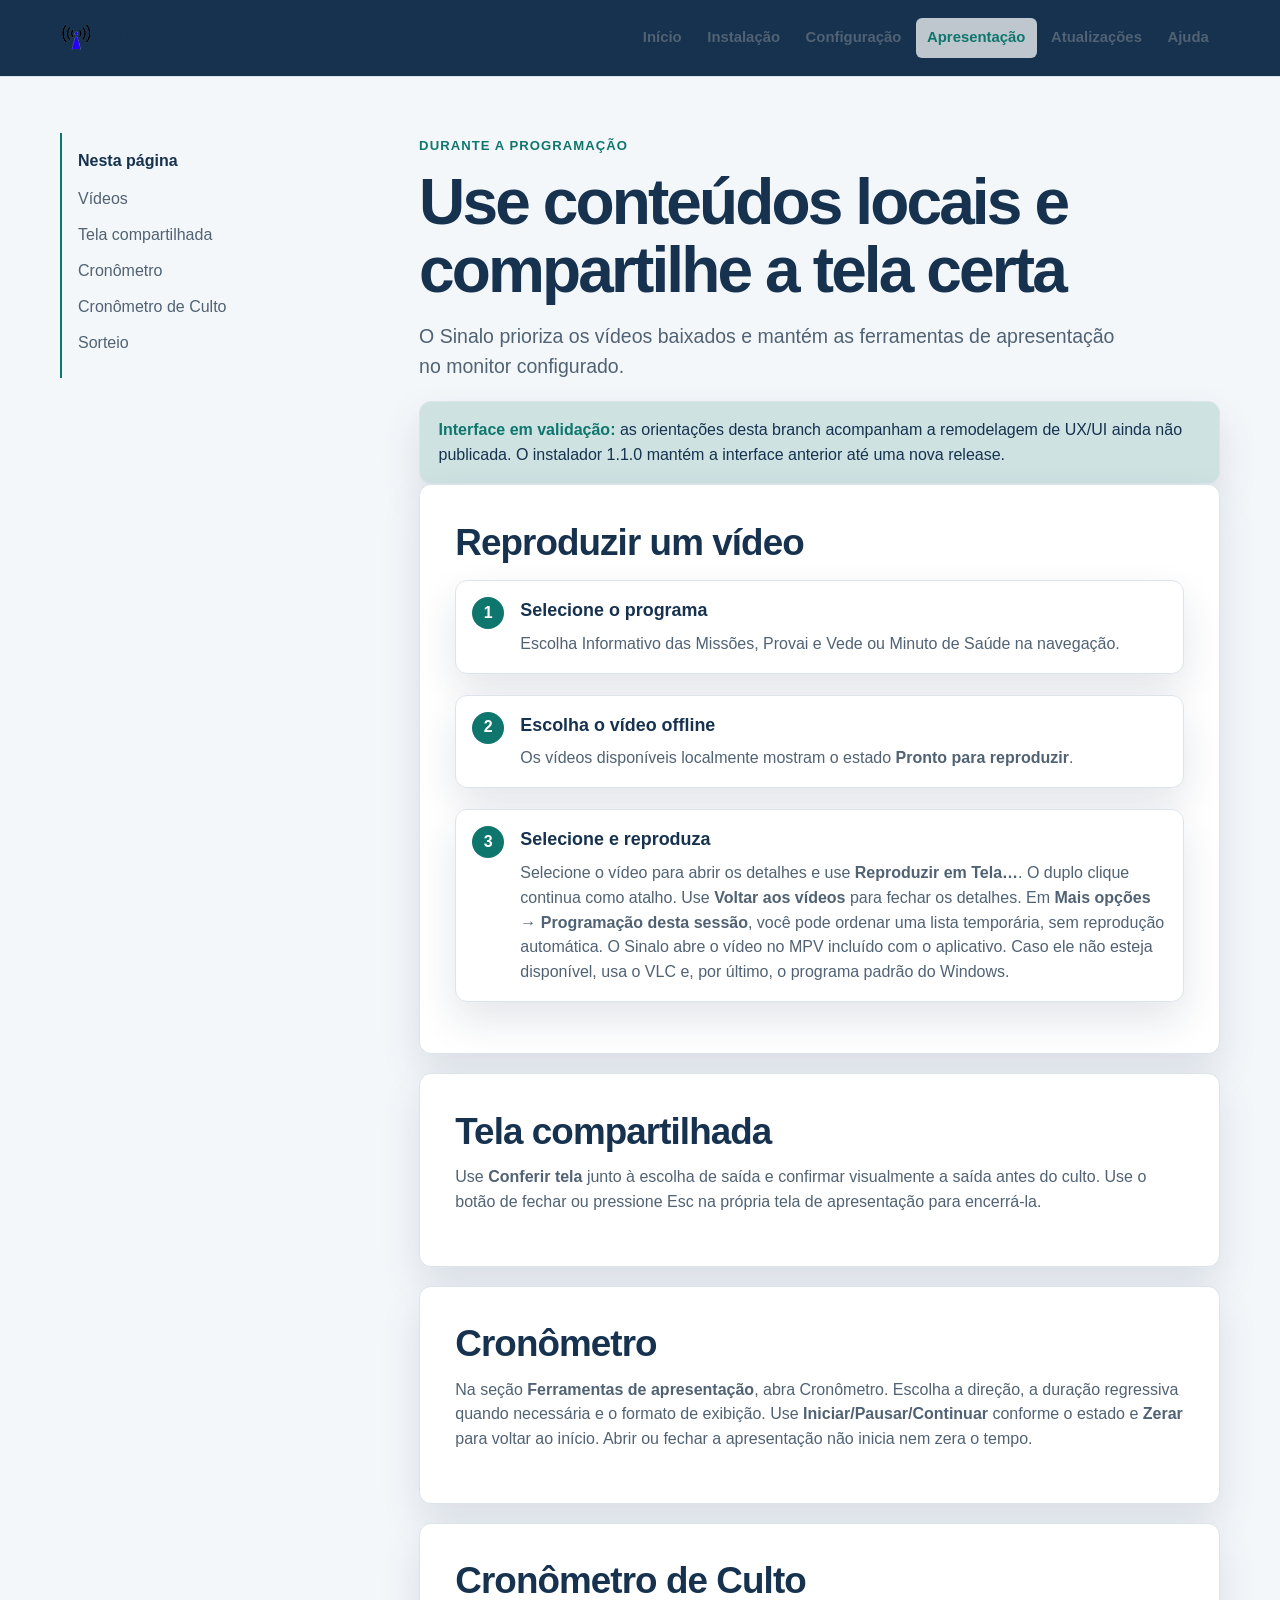
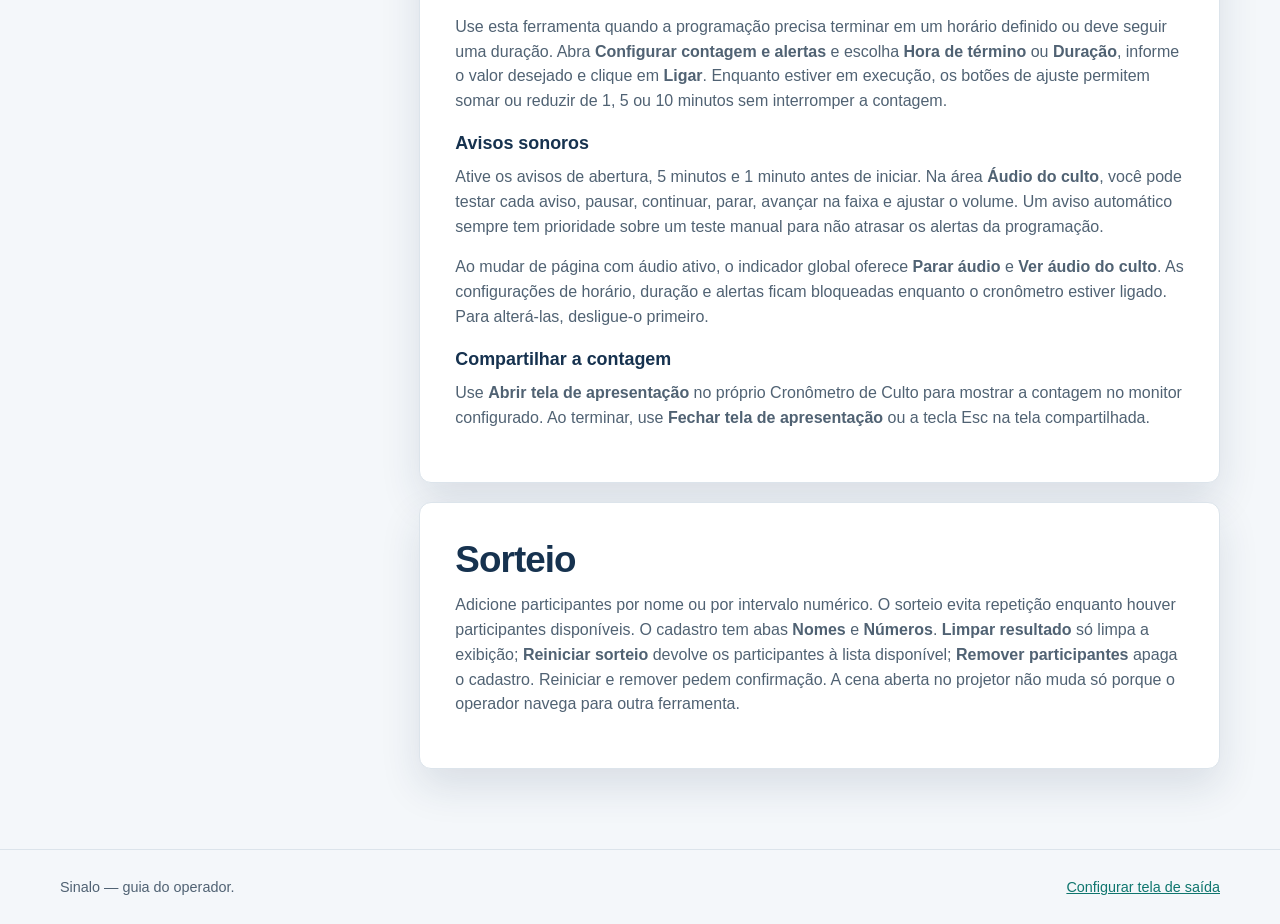
==== commit 95661d9f: "feat(ui): remodela experiencia e padroniza interface do Sinalo" ====
--- a/site/apresentacao.html
+++ b/site/apresentacao.html
@@ -2,9 +2,9 @@
 <html lang="pt-BR"><head><meta charset="utf-8"><meta name="viewport" content="width=device-width, initial-scale=1"><meta name="description" content="Como reproduzir vídeos e usar a tela de apresentação do Sinalo."><title>Apresentação — Sinalo</title><link rel="icon" href="assets/images/sinalo.ico" media="(prefers-color-scheme: light)"><link rel="icon" href="assets/images/sinalo-dark.ico" media="(prefers-color-scheme: dark)"><link rel="stylesheet" href="assets/css/site.css"></head>
 <body><a class="skip-link" href="#conteudo">Ir para o conteúdo</a><header class="site-header"><div class="header-inner"><a class="brand" href="index.html"><span class="brand-mark" aria-hidden="true">S</span>Sinalo</a><nav class="site-nav" aria-label="Navegação principal"><a href="index.html">Início</a><a href="instalacao.html">Instalação</a><a href="configuracao.html">Configuração</a><a aria-current="page" href="apresentacao.html">Apresentação</a><a href="atualizacoes.html">Atualizações</a><a href="solucao-de-problemas.html">Ajuda</a></nav></div></header>
 <main id="conteudo" class="page-shell"><div class="guide-layout"><aside class="guide-nav"><strong>Nesta página</strong><a href="#videos">Vídeos</a><a href="#tela">Tela compartilhada</a><a href="#cronometro">Cronômetro</a><a href="#cronometro-culto">Cronômetro de Culto</a><a href="#sorteio">Sorteio</a></aside><div><p class="eyebrow">Durante a programação</p><h1>Use conteúdos locais e compartilhe a tela certa</h1><p class="lead">O Sinalo prioriza os vídeos baixados e mantém as ferramentas de apresentação no monitor configurado.</p>
-<section id="videos" class="guide-panel"><h2>Reproduzir um vídeo</h2><ol class="step-list"><li><h3>Selecione o programa</h3><p>Escolha Informativo das Missões, Provai e Vede ou Minuto de Saúde na navegação.</p></li><li><h3>Escolha o vídeo offline</h3><p>Os vídeos disponíveis localmente mostram o estado <strong>Pronto offline</strong>.</p></li><li><h3>Abra com dois cliques</h3><p>O Sinalo abre o vídeo no MPV incluído com o aplicativo. Caso ele não esteja disponível, usa o VLC e, por último, o programa padrão do Windows.</p></li></ol><h3>Controle integrado — próxima versão</h3><p>Na área <strong>Reprodução</strong>, acompanhe o título, o player, a tela, o estado e o tempo do vídeo ativo. Use <strong>Pausar/Continuar</strong>, <strong>Parar</strong>, <strong>Reiniciar vídeo</strong>, a barra de posição, o volume e <strong>Mudo</strong>. A posição só é aplicada quando você solta a barra ou conclui o ajuste pelo teclado. Pausa, busca e reinício não aumentam o histórico de reproduções.</p><p>O painel continua controlando o vídeo ativo mesmo ao trocar de programa na navegação. Parar encerra o arquivo sem fechar o MPV, que permanece pronto para o próximo vídeo. O botão <strong>Reproduzir</strong> pode abrir novamente o último vídeo, se ele ainda estiver disponível localmente.</p><p>Os controles integrados exigem MPV. Se ele não puder iniciar, o Sinalo tenta VLC ou o aplicativo padrão, informa a contingência e desabilita controles não suportados. Erros de arquivo ou perda da conexão durante a reprodução não iniciam outro player automaticamente.</p><p>Ao abrir a apresentação na mesma tela, o vídeo no MPV é parado primeiro. Se estiver em um player externo, feche-o antes. Feche a apresentação antes de voltar a reproduzir vídeos pelo Sinalo. Durante carregamento, reprodução e pausa, os downloads aguardam; ao parar ou terminar o vídeo, podem continuar.</p></section>
-<section id="tela" class="guide-panel"><h2>Tela compartilhada</h2><p>Use a área <strong>Apresentação</strong> para abrir a tela configurada e confirmar visualmente a saída antes do culto. Use o botão de fechar ou pressione Esc na própria tela de apresentação para encerrá-la.</p></section>
-<section id="cronometro" class="guide-panel"><h2>Cronômetro</h2><p>Na seção <strong>Ferramentas de apresentação</strong>, abra Cronômetro. Escolha a direção, a duração regressiva quando necessária e o formato de exibição. Inicie ou pare/zerar pelo painel central e abra a tela do cronômetro para compartilhar o tempo.</p></section>
-<section id="cronometro-culto" class="guide-panel"><h2>Cronômetro de Culto</h2><p>Use esta ferramenta quando a programação precisa terminar em um horário definido ou deve seguir uma duração. Escolha <strong>Hora de término</strong> ou <strong>Duração</strong>, informe o valor desejado e clique em <strong>Ligar</strong>. Enquanto estiver em execução, os botões de ajuste permitem somar ou reduzir de 1, 5 ou 10 minutos sem interromper a contagem.</p><h3>Avisos sonoros</h3><p>Ative os avisos de abertura, 5 minutos e 1 minuto antes de iniciar. Na área <strong>Áudio do Cronômetro</strong>, você pode testar cada aviso, pausar, continuar, parar, avançar na faixa e ajustar o volume. Um aviso automático sempre tem prioridade sobre um teste manual para não atrasar os alertas da programação.</p><p>As configurações de horário, duração e alertas ficam bloqueadas enquanto o cronômetro estiver ligado. Para alterá-las, desligue-o primeiro.</p><h3>Compartilhar a contagem</h3><p>Use <strong>Abrir tela de apresentação</strong> no próprio Cronômetro de Culto para mostrar a contagem no monitor configurado. Ao terminar, use <strong>Fechar tela de apresentação</strong> ou a tecla Esc na tela compartilhada.</p></section>
-<section id="sorteio" class="guide-panel"><h2>Sorteio</h2><p>Adicione participantes por nome ou por intervalo numérico. O sorteio evita repetição enquanto houver participantes disponíveis. Você pode reiniciar a exibição, reiniciar o sorteio ou zerar a lista conforme a necessidade.</p></section>
+<div class="callout"><p><strong>Interface em validação:</strong> as orientações desta branch acompanham a remodelagem de UX/UI ainda não publicada. O instalador 1.1.0 mantém a interface anterior até uma nova release.</p></div><section id="videos" class="guide-panel"><h2>Reproduzir um vídeo</h2><ol class="step-list"><li><h3>Selecione o programa</h3><p>Escolha Informativo das Missões, Provai e Vede ou Minuto de Saúde na navegação.</p></li><li><h3>Escolha o vídeo offline</h3><p>Os vídeos disponíveis localmente mostram o estado <strong>Pronto para reproduzir</strong>.</p></li><li><h3>Selecione e reproduza</h3><p>Selecione o vídeo para abrir os detalhes e use <strong>Reproduzir em Tela…</strong>. O duplo clique continua como atalho. Use <strong>Voltar aos vídeos</strong> para fechar os detalhes. Em <strong>Mais opções → Programação desta sessão</strong>, você pode ordenar uma lista temporária, sem reprodução automática. O Sinalo abre o vídeo no MPV incluído com o aplicativo. Caso ele não esteja disponível, usa o VLC e, por último, o programa padrão do Windows.</p></li></ol></section>
+<section id="tela" class="guide-panel"><h2>Tela compartilhada</h2><p>Use <strong>Conferir tela</strong> junto à escolha de saída e confirmar visualmente a saída antes do culto. Use o botão de fechar ou pressione Esc na própria tela de apresentação para encerrá-la.</p></section>
+<section id="cronometro" class="guide-panel"><h2>Cronômetro</h2><p>Na seção <strong>Ferramentas de apresentação</strong>, abra Cronômetro. Escolha a direção, a duração regressiva quando necessária e o formato de exibição. Use <strong>Iniciar/Pausar/Continuar</strong> conforme o estado e <strong>Zerar</strong> para voltar ao início. Abrir ou fechar a apresentação não inicia nem zera o tempo.</p></section>
+<section id="cronometro-culto" class="guide-panel"><h2>Cronômetro de Culto</h2><p>Use esta ferramenta quando a programação precisa terminar em um horário definido ou deve seguir uma duração. Abra <strong>Configurar contagem e alertas</strong> e escolha <strong>Hora de término</strong> ou <strong>Duração</strong>, informe o valor desejado e clique em <strong>Ligar</strong>. Enquanto estiver em execução, os botões de ajuste permitem somar ou reduzir de 1, 5 ou 10 minutos sem interromper a contagem.</p><h3>Avisos sonoros</h3><p>Ative os avisos de abertura, 5 minutos e 1 minuto antes de iniciar. Na área <strong>Áudio do culto</strong>, você pode testar cada aviso, pausar, continuar, parar, avançar na faixa e ajustar o volume. Um aviso automático sempre tem prioridade sobre um teste manual para não atrasar os alertas da programação.</p><p>Ao mudar de página com áudio ativo, o indicador global oferece <strong>Parar áudio</strong> e <strong>Ver áudio do culto</strong>. As configurações de horário, duração e alertas ficam bloqueadas enquanto o cronômetro estiver ligado. Para alterá-las, desligue-o primeiro.</p><h3>Compartilhar a contagem</h3><p>Use <strong>Abrir tela de apresentação</strong> no próprio Cronômetro de Culto para mostrar a contagem no monitor configurado. Ao terminar, use <strong>Fechar tela de apresentação</strong> ou a tecla Esc na tela compartilhada.</p></section>
+<section id="sorteio" class="guide-panel"><h2>Sorteio</h2><p>Adicione participantes por nome ou por intervalo numérico. O sorteio evita repetição enquanto houver participantes disponíveis. O cadastro tem abas <strong>Nomes</strong> e <strong>Números</strong>. <strong>Limpar resultado</strong> só limpa a exibição; <strong>Reiniciar sorteio</strong> devolve os participantes à lista disponível; <strong>Remover participantes</strong> apaga o cadastro. Reiniciar e remover pedem confirmação. A cena aberta no projetor não muda só porque o operador navega para outra ferramenta.</p></section>
 </div></div></main><footer class="site-footer"><div class="footer-inner"><p>Sinalo — guia do operador.</p><p><a href="configuracao.html#tela">Configurar tela de saída</a></p></div></footer></body></html>
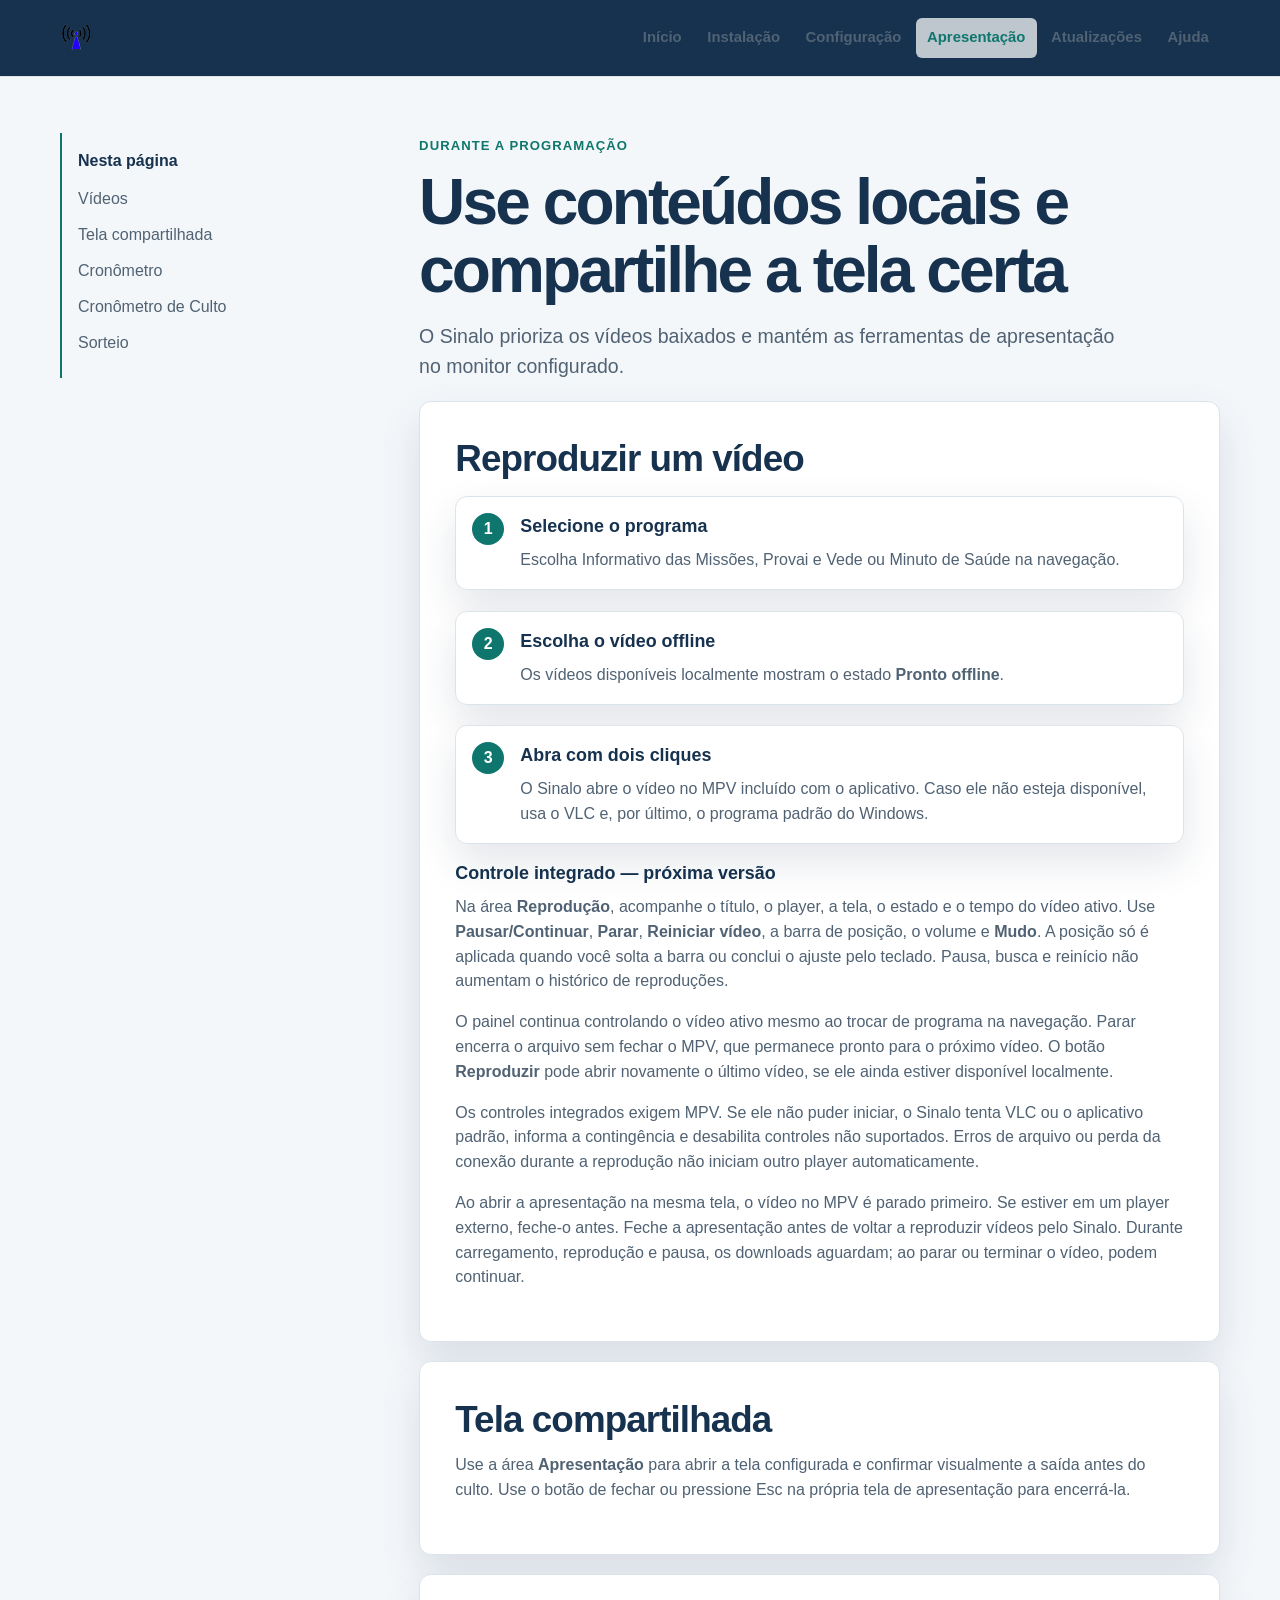
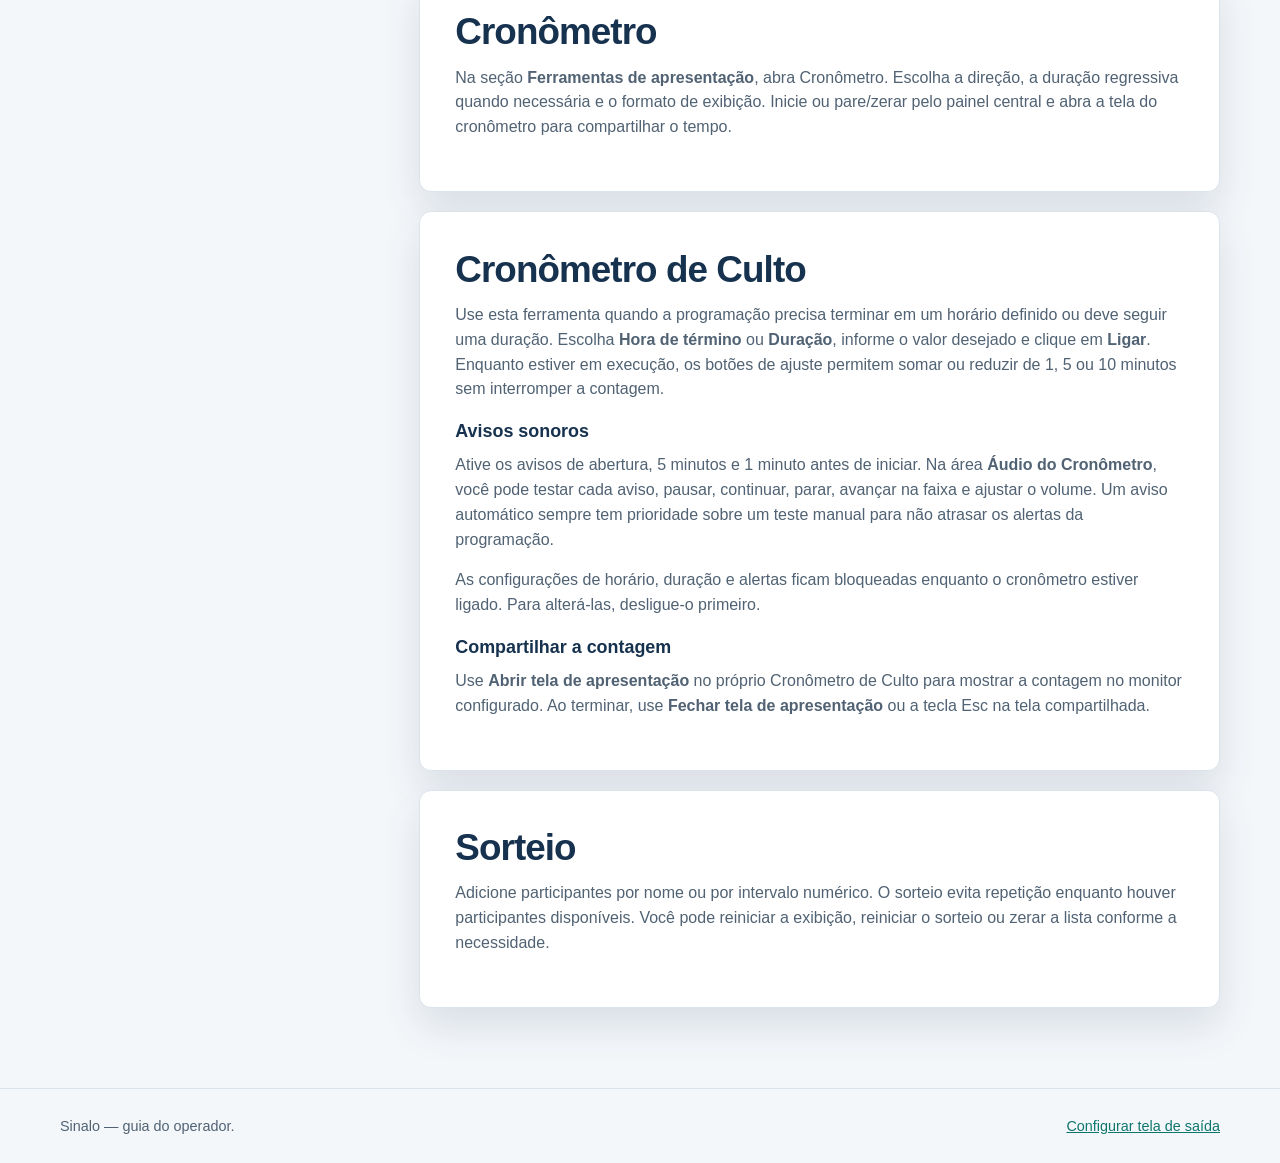
==== commit 66428965: "Merge d1f1131b73b2af47c211dca448b45c02ffaeb590 into 51d699b7ac87142dc9125c882a7ce89d04a9e07d" ====
--- a/site/apresentacao.html
+++ b/site/apresentacao.html
@@ -2,9 +2,9 @@
 <html lang="pt-BR"><head><meta charset="utf-8"><meta name="viewport" content="width=device-width, initial-scale=1"><meta name="description" content="Como reproduzir vídeos e usar a tela de apresentação do Sinalo."><title>Apresentação — Sinalo</title><link rel="icon" href="assets/images/sinalo.ico" media="(prefers-color-scheme: light)"><link rel="icon" href="assets/images/sinalo-dark.ico" media="(prefers-color-scheme: dark)"><link rel="stylesheet" href="assets/css/site.css"></head>
 <body><a class="skip-link" href="#conteudo">Ir para o conteúdo</a><header class="site-header"><div class="header-inner"><a class="brand" href="index.html"><span class="brand-mark" aria-hidden="true">S</span>Sinalo</a><nav class="site-nav" aria-label="Navegação principal"><a href="index.html">Início</a><a href="instalacao.html">Instalação</a><a href="configuracao.html">Configuração</a><a aria-current="page" href="apresentacao.html">Apresentação</a><a href="atualizacoes.html">Atualizações</a><a href="solucao-de-problemas.html">Ajuda</a></nav></div></header>
 <main id="conteudo" class="page-shell"><div class="guide-layout"><aside class="guide-nav"><strong>Nesta página</strong><a href="#videos">Vídeos</a><a href="#tela">Tela compartilhada</a><a href="#cronometro">Cronômetro</a><a href="#cronometro-culto">Cronômetro de Culto</a><a href="#sorteio">Sorteio</a></aside><div><p class="eyebrow">Durante a programação</p><h1>Use conteúdos locais e compartilhe a tela certa</h1><p class="lead">O Sinalo prioriza os vídeos baixados e mantém as ferramentas de apresentação no monitor configurado.</p>
-<div class="callout"><p><strong>Interface em validação:</strong> as orientações desta branch acompanham a remodelagem de UX/UI ainda não publicada. O instalador 1.1.0 mantém a interface anterior até uma nova release.</p></div><section id="videos" class="guide-panel"><h2>Reproduzir um vídeo</h2><ol class="step-list"><li><h3>Selecione o programa</h3><p>Escolha Informativo das Missões, Provai e Vede ou Minuto de Saúde na navegação.</p></li><li><h3>Escolha o vídeo offline</h3><p>Os vídeos disponíveis localmente mostram o estado <strong>Pronto para reproduzir</strong>.</p></li><li><h3>Selecione e reproduza</h3><p>Selecione o vídeo para abrir os detalhes e use <strong>Reproduzir em Tela…</strong>. O duplo clique continua como atalho. Use <strong>Voltar aos vídeos</strong> para fechar os detalhes. Em <strong>Mais opções → Programação desta sessão</strong>, você pode ordenar uma lista temporária, sem reprodução automática. O Sinalo abre o vídeo no MPV incluído com o aplicativo. Caso ele não esteja disponível, usa o VLC e, por último, o programa padrão do Windows.</p></li></ol></section>
-<section id="tela" class="guide-panel"><h2>Tela compartilhada</h2><p>Use <strong>Conferir tela</strong> junto à escolha de saída e confirmar visualmente a saída antes do culto. Use o botão de fechar ou pressione Esc na própria tela de apresentação para encerrá-la.</p></section>
-<section id="cronometro" class="guide-panel"><h2>Cronômetro</h2><p>Na seção <strong>Ferramentas de apresentação</strong>, abra Cronômetro. Escolha a direção, a duração regressiva quando necessária e o formato de exibição. Use <strong>Iniciar/Pausar/Continuar</strong> conforme o estado e <strong>Zerar</strong> para voltar ao início. Abrir ou fechar a apresentação não inicia nem zera o tempo.</p></section>
-<section id="cronometro-culto" class="guide-panel"><h2>Cronômetro de Culto</h2><p>Use esta ferramenta quando a programação precisa terminar em um horário definido ou deve seguir uma duração. Abra <strong>Configurar contagem e alertas</strong> e escolha <strong>Hora de término</strong> ou <strong>Duração</strong>, informe o valor desejado e clique em <strong>Ligar</strong>. Enquanto estiver em execução, os botões de ajuste permitem somar ou reduzir de 1, 5 ou 10 minutos sem interromper a contagem.</p><h3>Avisos sonoros</h3><p>Ative os avisos de abertura, 5 minutos e 1 minuto antes de iniciar. Na área <strong>Áudio do culto</strong>, você pode testar cada aviso, pausar, continuar, parar, avançar na faixa e ajustar o volume. Um aviso automático sempre tem prioridade sobre um teste manual para não atrasar os alertas da programação.</p><p>Ao mudar de página com áudio ativo, o indicador global oferece <strong>Parar áudio</strong> e <strong>Ver áudio do culto</strong>. As configurações de horário, duração e alertas ficam bloqueadas enquanto o cronômetro estiver ligado. Para alterá-las, desligue-o primeiro.</p><h3>Compartilhar a contagem</h3><p>Use <strong>Abrir tela de apresentação</strong> no próprio Cronômetro de Culto para mostrar a contagem no monitor configurado. Ao terminar, use <strong>Fechar tela de apresentação</strong> ou a tecla Esc na tela compartilhada.</p></section>
-<section id="sorteio" class="guide-panel"><h2>Sorteio</h2><p>Adicione participantes por nome ou por intervalo numérico. O sorteio evita repetição enquanto houver participantes disponíveis. O cadastro tem abas <strong>Nomes</strong> e <strong>Números</strong>. <strong>Limpar resultado</strong> só limpa a exibição; <strong>Reiniciar sorteio</strong> devolve os participantes à lista disponível; <strong>Remover participantes</strong> apaga o cadastro. Reiniciar e remover pedem confirmação. A cena aberta no projetor não muda só porque o operador navega para outra ferramenta.</p></section>
+<section id="videos" class="guide-panel"><h2>Reproduzir um vídeo</h2><ol class="step-list"><li><h3>Selecione o programa</h3><p>Escolha Informativo das Missões, Provai e Vede ou Minuto de Saúde na navegação.</p></li><li><h3>Escolha o vídeo offline</h3><p>Os vídeos disponíveis localmente mostram o estado <strong>Pronto offline</strong>.</p></li><li><h3>Abra com dois cliques</h3><p>O Sinalo abre o vídeo no MPV incluído com o aplicativo. Caso ele não esteja disponível, usa o VLC e, por último, o programa padrão do Windows.</p></li></ol><h3>Controle integrado — próxima versão</h3><p>Na área <strong>Reprodução</strong>, acompanhe o título, o player, a tela, o estado e o tempo do vídeo ativo. Use <strong>Pausar/Continuar</strong>, <strong>Parar</strong>, <strong>Reiniciar vídeo</strong>, a barra de posição, o volume e <strong>Mudo</strong>. A posição só é aplicada quando você solta a barra ou conclui o ajuste pelo teclado. Pausa, busca e reinício não aumentam o histórico de reproduções.</p><p>O painel continua controlando o vídeo ativo mesmo ao trocar de programa na navegação. Parar encerra o arquivo sem fechar o MPV, que permanece pronto para o próximo vídeo. O botão <strong>Reproduzir</strong> pode abrir novamente o último vídeo, se ele ainda estiver disponível localmente.</p><p>Os controles integrados exigem MPV. Se ele não puder iniciar, o Sinalo tenta VLC ou o aplicativo padrão, informa a contingência e desabilita controles não suportados. Erros de arquivo ou perda da conexão durante a reprodução não iniciam outro player automaticamente.</p><p>Ao abrir a apresentação na mesma tela, o vídeo no MPV é parado primeiro. Se estiver em um player externo, feche-o antes. Feche a apresentação antes de voltar a reproduzir vídeos pelo Sinalo. Durante carregamento, reprodução e pausa, os downloads aguardam; ao parar ou terminar o vídeo, podem continuar.</p></section>
+<section id="tela" class="guide-panel"><h2>Tela compartilhada</h2><p>Use a área <strong>Apresentação</strong> para abrir a tela configurada e confirmar visualmente a saída antes do culto. Use o botão de fechar ou pressione Esc na própria tela de apresentação para encerrá-la.</p></section>
+<section id="cronometro" class="guide-panel"><h2>Cronômetro</h2><p>Na seção <strong>Ferramentas de apresentação</strong>, abra Cronômetro. Escolha a direção, a duração regressiva quando necessária e o formato de exibição. Inicie ou pare/zerar pelo painel central e abra a tela do cronômetro para compartilhar o tempo.</p></section>
+<section id="cronometro-culto" class="guide-panel"><h2>Cronômetro de Culto</h2><p>Use esta ferramenta quando a programação precisa terminar em um horário definido ou deve seguir uma duração. Escolha <strong>Hora de término</strong> ou <strong>Duração</strong>, informe o valor desejado e clique em <strong>Ligar</strong>. Enquanto estiver em execução, os botões de ajuste permitem somar ou reduzir de 1, 5 ou 10 minutos sem interromper a contagem.</p><h3>Avisos sonoros</h3><p>Ative os avisos de abertura, 5 minutos e 1 minuto antes de iniciar. Na área <strong>Áudio do Cronômetro</strong>, você pode testar cada aviso, pausar, continuar, parar, avançar na faixa e ajustar o volume. Um aviso automático sempre tem prioridade sobre um teste manual para não atrasar os alertas da programação.</p><p>As configurações de horário, duração e alertas ficam bloqueadas enquanto o cronômetro estiver ligado. Para alterá-las, desligue-o primeiro.</p><h3>Compartilhar a contagem</h3><p>Use <strong>Abrir tela de apresentação</strong> no próprio Cronômetro de Culto para mostrar a contagem no monitor configurado. Ao terminar, use <strong>Fechar tela de apresentação</strong> ou a tecla Esc na tela compartilhada.</p></section>
+<section id="sorteio" class="guide-panel"><h2>Sorteio</h2><p>Adicione participantes por nome ou por intervalo numérico. O sorteio evita repetição enquanto houver participantes disponíveis. Você pode reiniciar a exibição, reiniciar o sorteio ou zerar a lista conforme a necessidade.</p></section>
 </div></div></main><footer class="site-footer"><div class="footer-inner"><p>Sinalo — guia do operador.</p><p><a href="configuracao.html#tela">Configurar tela de saída</a></p></div></footer></body></html>
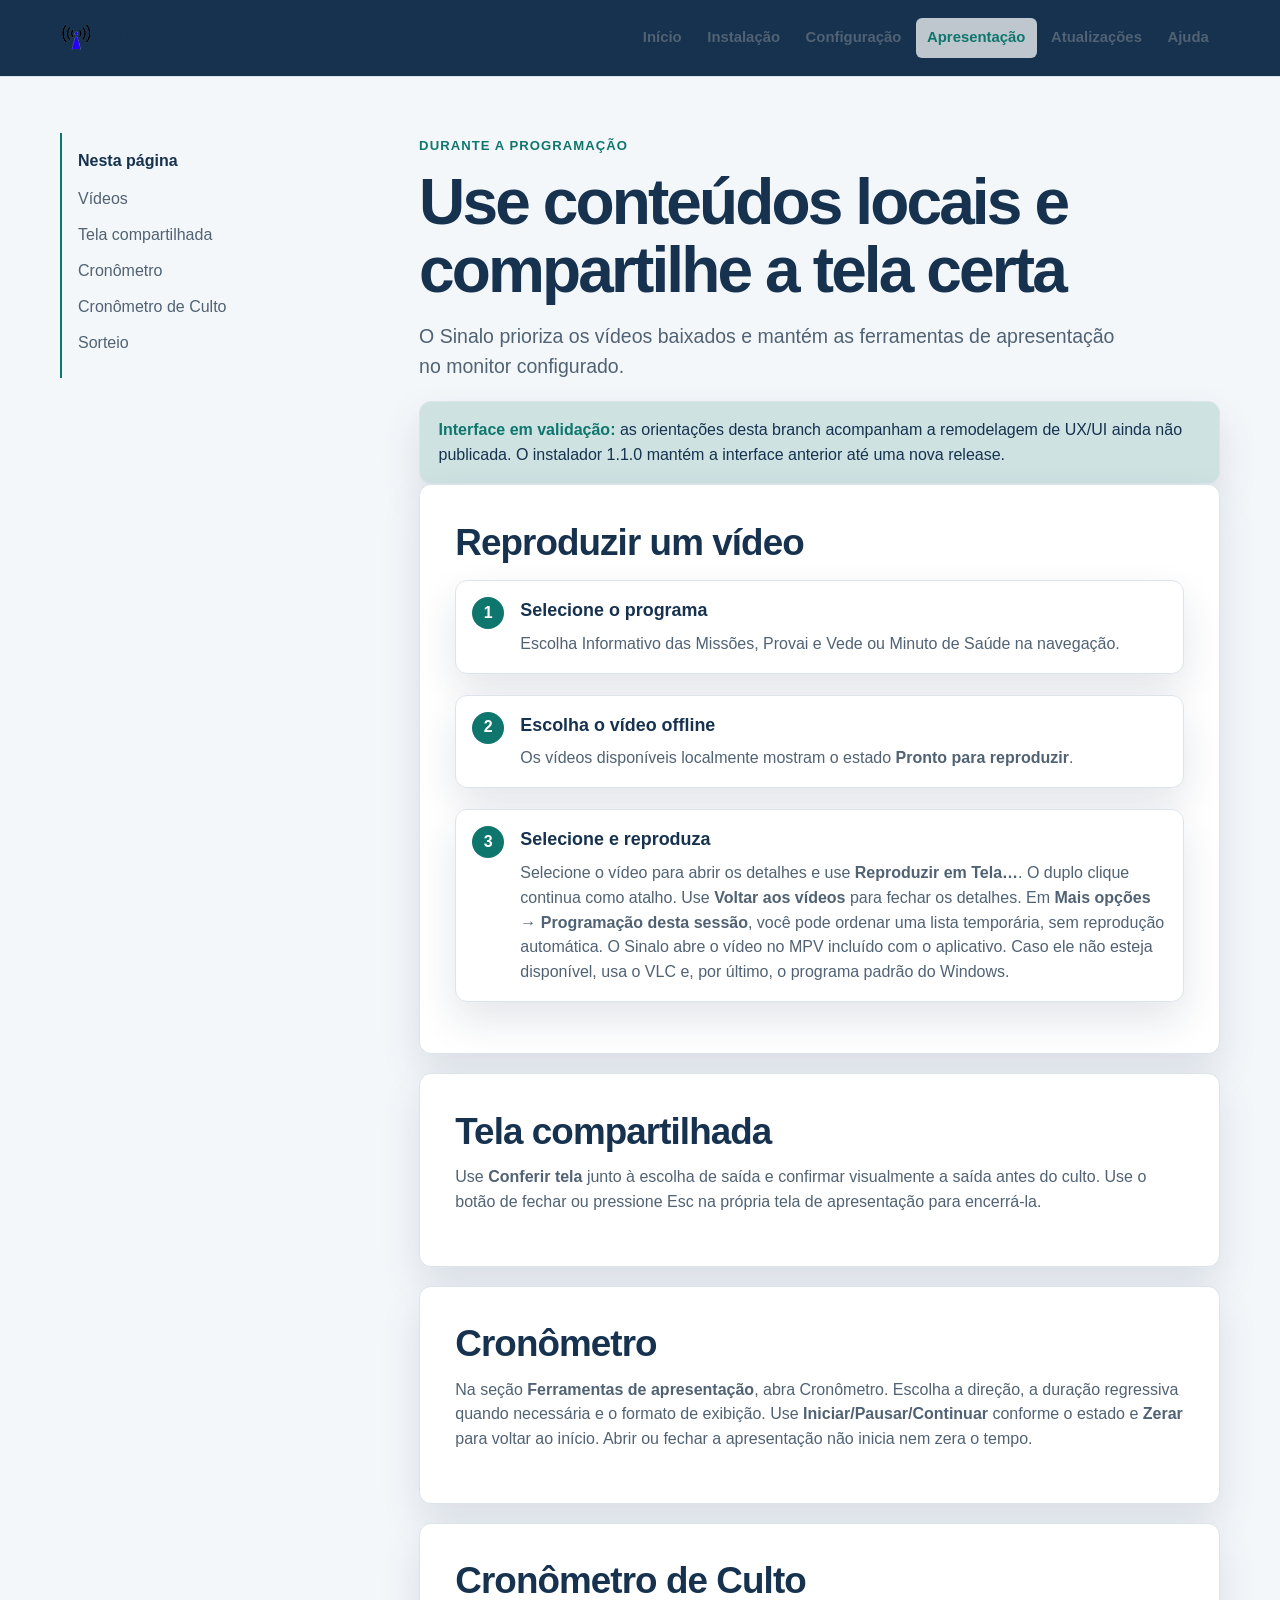
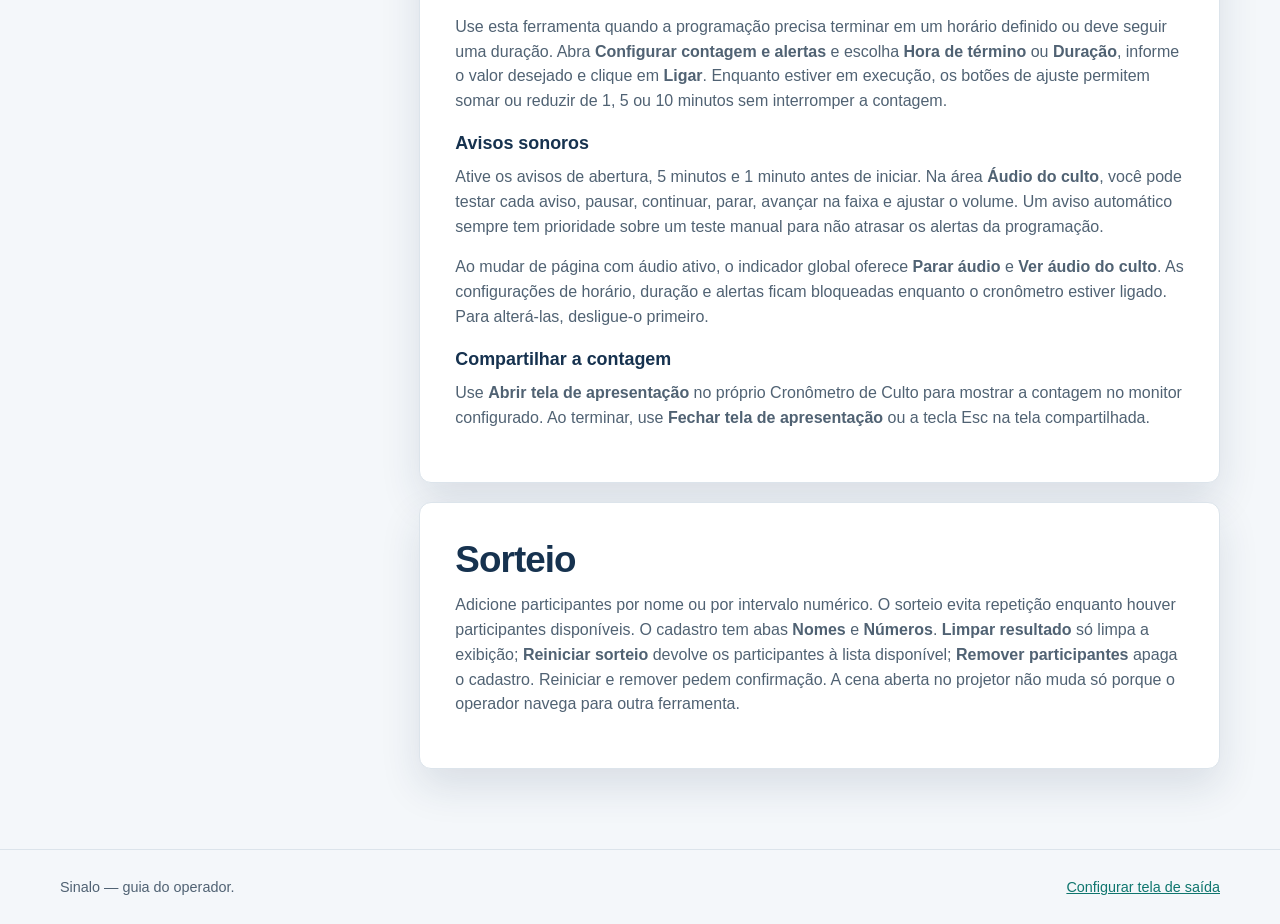
==== commit c29cc89b: "Merge PR #22: identidade visual e experiência do Sinalo feat(ui): remodelagem da experiência e ident" ====
--- a/site/apresentacao.html
+++ b/site/apresentacao.html
@@ -2,9 +2,9 @@
 <html lang="pt-BR"><head><meta charset="utf-8"><meta name="viewport" content="width=device-width, initial-scale=1"><meta name="description" content="Como reproduzir vídeos e usar a tela de apresentação do Sinalo."><title>Apresentação — Sinalo</title><link rel="icon" href="assets/images/sinalo.ico" media="(prefers-color-scheme: light)"><link rel="icon" href="assets/images/sinalo-dark.ico" media="(prefers-color-scheme: dark)"><link rel="stylesheet" href="assets/css/site.css"></head>
 <body><a class="skip-link" href="#conteudo">Ir para o conteúdo</a><header class="site-header"><div class="header-inner"><a class="brand" href="index.html"><span class="brand-mark" aria-hidden="true">S</span>Sinalo</a><nav class="site-nav" aria-label="Navegação principal"><a href="index.html">Início</a><a href="instalacao.html">Instalação</a><a href="configuracao.html">Configuração</a><a aria-current="page" href="apresentacao.html">Apresentação</a><a href="atualizacoes.html">Atualizações</a><a href="solucao-de-problemas.html">Ajuda</a></nav></div></header>
 <main id="conteudo" class="page-shell"><div class="guide-layout"><aside class="guide-nav"><strong>Nesta página</strong><a href="#videos">Vídeos</a><a href="#tela">Tela compartilhada</a><a href="#cronometro">Cronômetro</a><a href="#cronometro-culto">Cronômetro de Culto</a><a href="#sorteio">Sorteio</a></aside><div><p class="eyebrow">Durante a programação</p><h1>Use conteúdos locais e compartilhe a tela certa</h1><p class="lead">O Sinalo prioriza os vídeos baixados e mantém as ferramentas de apresentação no monitor configurado.</p>
-<section id="videos" class="guide-panel"><h2>Reproduzir um vídeo</h2><ol class="step-list"><li><h3>Selecione o programa</h3><p>Escolha Informativo das Missões, Provai e Vede ou Minuto de Saúde na navegação.</p></li><li><h3>Escolha o vídeo offline</h3><p>Os vídeos disponíveis localmente mostram o estado <strong>Pronto offline</strong>.</p></li><li><h3>Abra com dois cliques</h3><p>O Sinalo abre o vídeo no MPV incluído com o aplicativo. Caso ele não esteja disponível, usa o VLC e, por último, o programa padrão do Windows.</p></li></ol><h3>Controle integrado — próxima versão</h3><p>Na área <strong>Reprodução</strong>, acompanhe o título, o player, a tela, o estado e o tempo do vídeo ativo. Use <strong>Pausar/Continuar</strong>, <strong>Parar</strong>, <strong>Reiniciar vídeo</strong>, a barra de posição, o volume e <strong>Mudo</strong>. A posição só é aplicada quando você solta a barra ou conclui o ajuste pelo teclado. Pausa, busca e reinício não aumentam o histórico de reproduções.</p><p>O painel continua controlando o vídeo ativo mesmo ao trocar de programa na navegação. Parar encerra o arquivo sem fechar o MPV, que permanece pronto para o próximo vídeo. O botão <strong>Reproduzir</strong> pode abrir novamente o último vídeo, se ele ainda estiver disponível localmente.</p><p>Os controles integrados exigem MPV. Se ele não puder iniciar, o Sinalo tenta VLC ou o aplicativo padrão, informa a contingência e desabilita controles não suportados. Erros de arquivo ou perda da conexão durante a reprodução não iniciam outro player automaticamente.</p><p>Ao abrir a apresentação na mesma tela, o vídeo no MPV é parado primeiro. Se estiver em um player externo, feche-o antes. Feche a apresentação antes de voltar a reproduzir vídeos pelo Sinalo. Durante carregamento, reprodução e pausa, os downloads aguardam; ao parar ou terminar o vídeo, podem continuar.</p></section>
-<section id="tela" class="guide-panel"><h2>Tela compartilhada</h2><p>Use a área <strong>Apresentação</strong> para abrir a tela configurada e confirmar visualmente a saída antes do culto. Use o botão de fechar ou pressione Esc na própria tela de apresentação para encerrá-la.</p></section>
-<section id="cronometro" class="guide-panel"><h2>Cronômetro</h2><p>Na seção <strong>Ferramentas de apresentação</strong>, abra Cronômetro. Escolha a direção, a duração regressiva quando necessária e o formato de exibição. Inicie ou pare/zerar pelo painel central e abra a tela do cronômetro para compartilhar o tempo.</p></section>
-<section id="cronometro-culto" class="guide-panel"><h2>Cronômetro de Culto</h2><p>Use esta ferramenta quando a programação precisa terminar em um horário definido ou deve seguir uma duração. Escolha <strong>Hora de término</strong> ou <strong>Duração</strong>, informe o valor desejado e clique em <strong>Ligar</strong>. Enquanto estiver em execução, os botões de ajuste permitem somar ou reduzir de 1, 5 ou 10 minutos sem interromper a contagem.</p><h3>Avisos sonoros</h3><p>Ative os avisos de abertura, 5 minutos e 1 minuto antes de iniciar. Na área <strong>Áudio do Cronômetro</strong>, você pode testar cada aviso, pausar, continuar, parar, avançar na faixa e ajustar o volume. Um aviso automático sempre tem prioridade sobre um teste manual para não atrasar os alertas da programação.</p><p>As configurações de horário, duração e alertas ficam bloqueadas enquanto o cronômetro estiver ligado. Para alterá-las, desligue-o primeiro.</p><h3>Compartilhar a contagem</h3><p>Use <strong>Abrir tela de apresentação</strong> no próprio Cronômetro de Culto para mostrar a contagem no monitor configurado. Ao terminar, use <strong>Fechar tela de apresentação</strong> ou a tecla Esc na tela compartilhada.</p></section>
-<section id="sorteio" class="guide-panel"><h2>Sorteio</h2><p>Adicione participantes por nome ou por intervalo numérico. O sorteio evita repetição enquanto houver participantes disponíveis. Você pode reiniciar a exibição, reiniciar o sorteio ou zerar a lista conforme a necessidade.</p></section>
+<div class="callout"><p><strong>Interface em validação:</strong> as orientações desta branch acompanham a remodelagem de UX/UI ainda não publicada. O instalador 1.1.0 mantém a interface anterior até uma nova release.</p></div><section id="videos" class="guide-panel"><h2>Reproduzir um vídeo</h2><ol class="step-list"><li><h3>Selecione o programa</h3><p>Escolha Informativo das Missões, Provai e Vede ou Minuto de Saúde na navegação.</p></li><li><h3>Escolha o vídeo offline</h3><p>Os vídeos disponíveis localmente mostram o estado <strong>Pronto para reproduzir</strong>.</p></li><li><h3>Selecione e reproduza</h3><p>Selecione o vídeo para abrir os detalhes e use <strong>Reproduzir em Tela…</strong>. O duplo clique continua como atalho. Use <strong>Voltar aos vídeos</strong> para fechar os detalhes. Em <strong>Mais opções → Programação desta sessão</strong>, você pode ordenar uma lista temporária, sem reprodução automática. O Sinalo abre o vídeo no MPV incluído com o aplicativo. Caso ele não esteja disponível, usa o VLC e, por último, o programa padrão do Windows.</p></li></ol></section>
+<section id="tela" class="guide-panel"><h2>Tela compartilhada</h2><p>Use <strong>Conferir tela</strong> junto à escolha de saída e confirmar visualmente a saída antes do culto. Use o botão de fechar ou pressione Esc na própria tela de apresentação para encerrá-la.</p></section>
+<section id="cronometro" class="guide-panel"><h2>Cronômetro</h2><p>Na seção <strong>Ferramentas de apresentação</strong>, abra Cronômetro. Escolha a direção, a duração regressiva quando necessária e o formato de exibição. Use <strong>Iniciar/Pausar/Continuar</strong> conforme o estado e <strong>Zerar</strong> para voltar ao início. Abrir ou fechar a apresentação não inicia nem zera o tempo.</p></section>
+<section id="cronometro-culto" class="guide-panel"><h2>Cronômetro de Culto</h2><p>Use esta ferramenta quando a programação precisa terminar em um horário definido ou deve seguir uma duração. Abra <strong>Configurar contagem e alertas</strong> e escolha <strong>Hora de término</strong> ou <strong>Duração</strong>, informe o valor desejado e clique em <strong>Ligar</strong>. Enquanto estiver em execução, os botões de ajuste permitem somar ou reduzir de 1, 5 ou 10 minutos sem interromper a contagem.</p><h3>Avisos sonoros</h3><p>Ative os avisos de abertura, 5 minutos e 1 minuto antes de iniciar. Na área <strong>Áudio do culto</strong>, você pode testar cada aviso, pausar, continuar, parar, avançar na faixa e ajustar o volume. Um aviso automático sempre tem prioridade sobre um teste manual para não atrasar os alertas da programação.</p><p>Ao mudar de página com áudio ativo, o indicador global oferece <strong>Parar áudio</strong> e <strong>Ver áudio do culto</strong>. As configurações de horário, duração e alertas ficam bloqueadas enquanto o cronômetro estiver ligado. Para alterá-las, desligue-o primeiro.</p><h3>Compartilhar a contagem</h3><p>Use <strong>Abrir tela de apresentação</strong> no próprio Cronômetro de Culto para mostrar a contagem no monitor configurado. Ao terminar, use <strong>Fechar tela de apresentação</strong> ou a tecla Esc na tela compartilhada.</p></section>
+<section id="sorteio" class="guide-panel"><h2>Sorteio</h2><p>Adicione participantes por nome ou por intervalo numérico. O sorteio evita repetição enquanto houver participantes disponíveis. O cadastro tem abas <strong>Nomes</strong> e <strong>Números</strong>. <strong>Limpar resultado</strong> só limpa a exibição; <strong>Reiniciar sorteio</strong> devolve os participantes à lista disponível; <strong>Remover participantes</strong> apaga o cadastro. Reiniciar e remover pedem confirmação. A cena aberta no projetor não muda só porque o operador navega para outra ferramenta.</p></section>
 </div></div></main><footer class="site-footer"><div class="footer-inner"><p>Sinalo — guia do operador.</p><p><a href="configuracao.html#tela">Configurar tela de saída</a></p></div></footer></body></html>
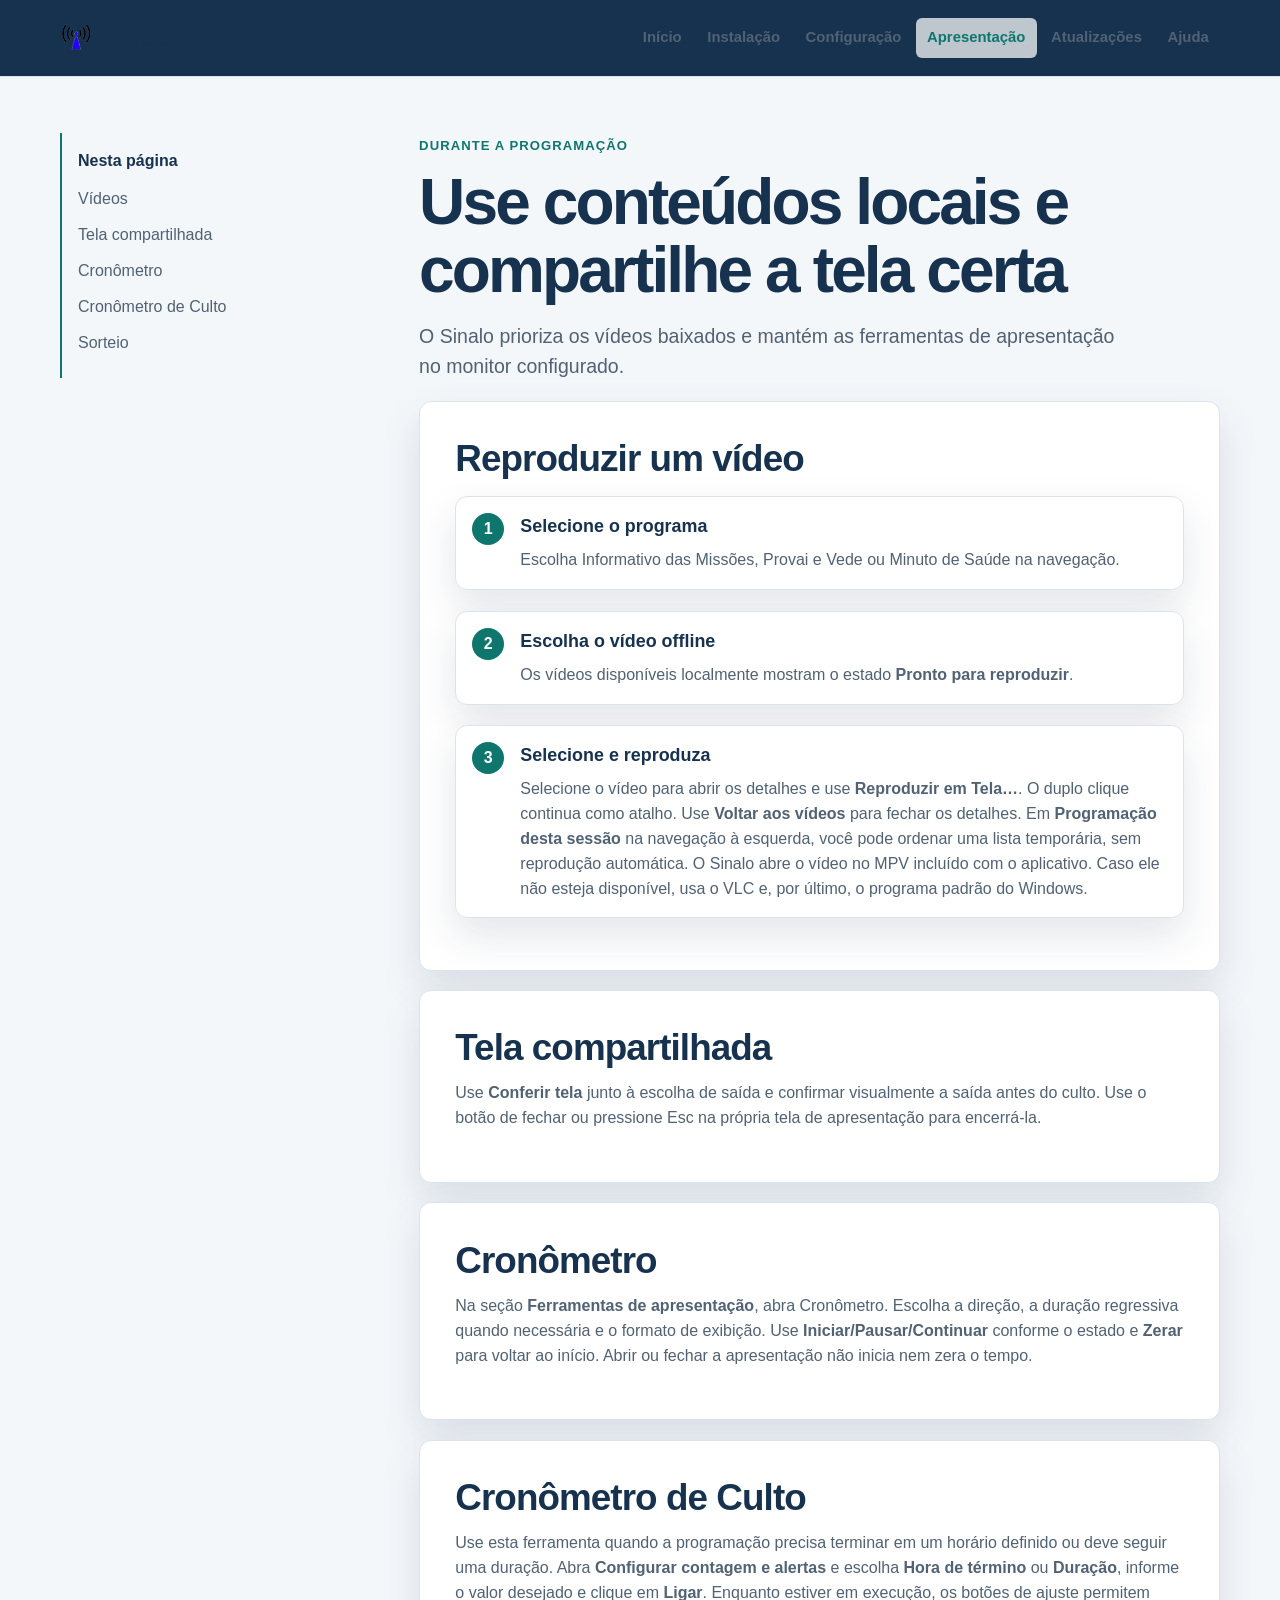
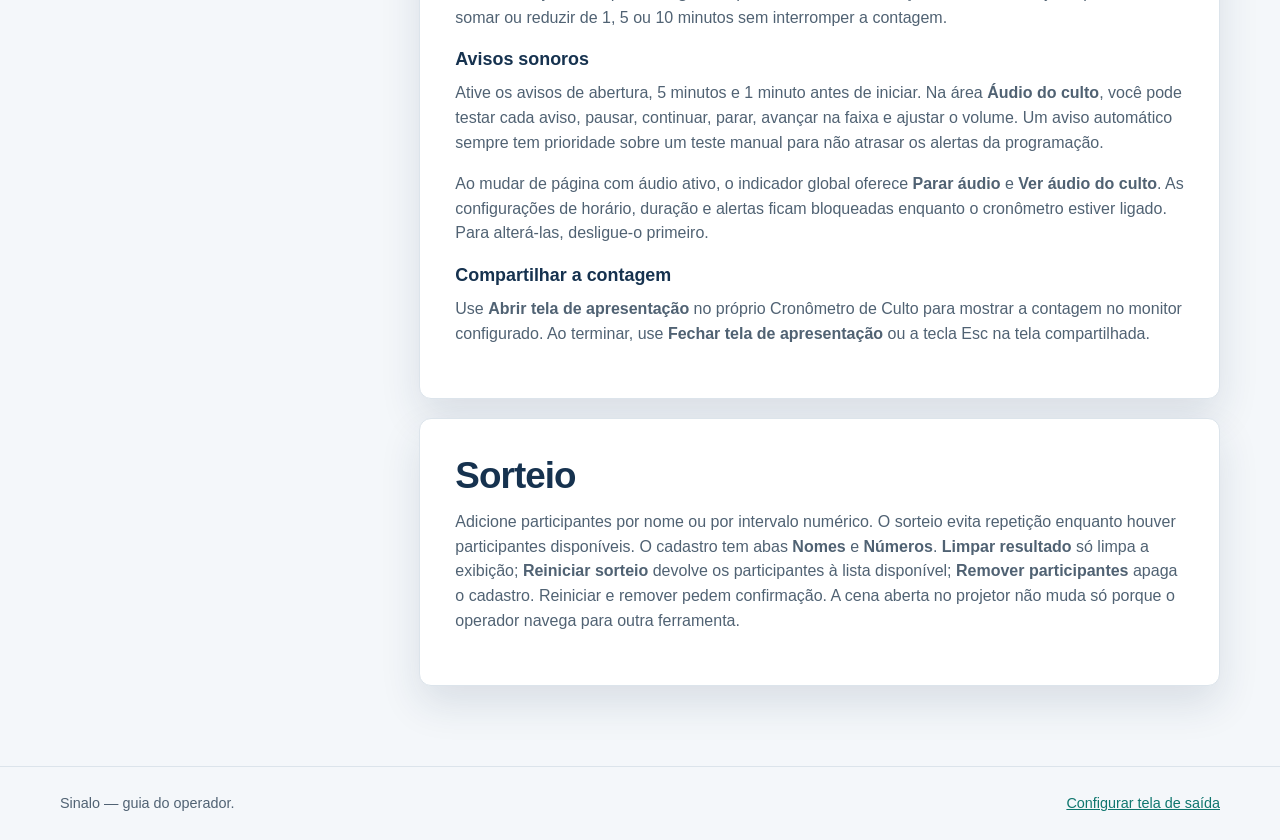
==== commit 9edd17b5: "release: prepara Sinalo 1.2.0 e atualiza guia e changelog" ====
--- a/site/apresentacao.html
+++ b/site/apresentacao.html
@@ -2,7 +2,7 @@
 <html lang="pt-BR"><head><meta charset="utf-8"><meta name="viewport" content="width=device-width, initial-scale=1"><meta name="description" content="Como reproduzir vídeos e usar a tela de apresentação do Sinalo."><title>Apresentação — Sinalo</title><link rel="icon" href="assets/images/sinalo.ico" media="(prefers-color-scheme: light)"><link rel="icon" href="assets/images/sinalo-dark.ico" media="(prefers-color-scheme: dark)"><link rel="stylesheet" href="assets/css/site.css"></head>
 <body><a class="skip-link" href="#conteudo">Ir para o conteúdo</a><header class="site-header"><div class="header-inner"><a class="brand" href="index.html"><span class="brand-mark" aria-hidden="true">S</span>Sinalo</a><nav class="site-nav" aria-label="Navegação principal"><a href="index.html">Início</a><a href="instalacao.html">Instalação</a><a href="configuracao.html">Configuração</a><a aria-current="page" href="apresentacao.html">Apresentação</a><a href="atualizacoes.html">Atualizações</a><a href="solucao-de-problemas.html">Ajuda</a></nav></div></header>
 <main id="conteudo" class="page-shell"><div class="guide-layout"><aside class="guide-nav"><strong>Nesta página</strong><a href="#videos">Vídeos</a><a href="#tela">Tela compartilhada</a><a href="#cronometro">Cronômetro</a><a href="#cronometro-culto">Cronômetro de Culto</a><a href="#sorteio">Sorteio</a></aside><div><p class="eyebrow">Durante a programação</p><h1>Use conteúdos locais e compartilhe a tela certa</h1><p class="lead">O Sinalo prioriza os vídeos baixados e mantém as ferramentas de apresentação no monitor configurado.</p>
-<div class="callout"><p><strong>Interface em validação:</strong> as orientações desta branch acompanham a remodelagem de UX/UI ainda não publicada. O instalador 1.1.0 mantém a interface anterior até uma nova release.</p></div><section id="videos" class="guide-panel"><h2>Reproduzir um vídeo</h2><ol class="step-list"><li><h3>Selecione o programa</h3><p>Escolha Informativo das Missões, Provai e Vede ou Minuto de Saúde na navegação.</p></li><li><h3>Escolha o vídeo offline</h3><p>Os vídeos disponíveis localmente mostram o estado <strong>Pronto para reproduzir</strong>.</p></li><li><h3>Selecione e reproduza</h3><p>Selecione o vídeo para abrir os detalhes e use <strong>Reproduzir em Tela…</strong>. O duplo clique continua como atalho. Use <strong>Voltar aos vídeos</strong> para fechar os detalhes. Em <strong>Mais opções → Programação desta sessão</strong>, você pode ordenar uma lista temporária, sem reprodução automática. O Sinalo abre o vídeo no MPV incluído com o aplicativo. Caso ele não esteja disponível, usa o VLC e, por último, o programa padrão do Windows.</p></li></ol></section>
+<section id="videos" class="guide-panel"><h2>Reproduzir um vídeo</h2><ol class="step-list"><li><h3>Selecione o programa</h3><p>Escolha Informativo das Missões, Provai e Vede ou Minuto de Saúde na navegação.</p></li><li><h3>Escolha o vídeo offline</h3><p>Os vídeos disponíveis localmente mostram o estado <strong>Pronto para reproduzir</strong>.</p></li><li><h3>Selecione e reproduza</h3><p>Selecione o vídeo para abrir os detalhes e use <strong>Reproduzir em Tela…</strong>. O duplo clique continua como atalho. Use <strong>Voltar aos vídeos</strong> para fechar os detalhes. Em <strong>Programação desta sessão</strong> na navegação à esquerda, você pode ordenar uma lista temporária, sem reprodução automática. O Sinalo abre o vídeo no MPV incluído com o aplicativo. Caso ele não esteja disponível, usa o VLC e, por último, o programa padrão do Windows.</p></li></ol></section>
 <section id="tela" class="guide-panel"><h2>Tela compartilhada</h2><p>Use <strong>Conferir tela</strong> junto à escolha de saída e confirmar visualmente a saída antes do culto. Use o botão de fechar ou pressione Esc na própria tela de apresentação para encerrá-la.</p></section>
 <section id="cronometro" class="guide-panel"><h2>Cronômetro</h2><p>Na seção <strong>Ferramentas de apresentação</strong>, abra Cronômetro. Escolha a direção, a duração regressiva quando necessária e o formato de exibição. Use <strong>Iniciar/Pausar/Continuar</strong> conforme o estado e <strong>Zerar</strong> para voltar ao início. Abrir ou fechar a apresentação não inicia nem zera o tempo.</p></section>
 <section id="cronometro-culto" class="guide-panel"><h2>Cronômetro de Culto</h2><p>Use esta ferramenta quando a programação precisa terminar em um horário definido ou deve seguir uma duração. Abra <strong>Configurar contagem e alertas</strong> e escolha <strong>Hora de término</strong> ou <strong>Duração</strong>, informe o valor desejado e clique em <strong>Ligar</strong>. Enquanto estiver em execução, os botões de ajuste permitem somar ou reduzir de 1, 5 ou 10 minutos sem interromper a contagem.</p><h3>Avisos sonoros</h3><p>Ative os avisos de abertura, 5 minutos e 1 minuto antes de iniciar. Na área <strong>Áudio do culto</strong>, você pode testar cada aviso, pausar, continuar, parar, avançar na faixa e ajustar o volume. Um aviso automático sempre tem prioridade sobre um teste manual para não atrasar os alertas da programação.</p><p>Ao mudar de página com áudio ativo, o indicador global oferece <strong>Parar áudio</strong> e <strong>Ver áudio do culto</strong>. As configurações de horário, duração e alertas ficam bloqueadas enquanto o cronômetro estiver ligado. Para alterá-las, desligue-o primeiro.</p><h3>Compartilhar a contagem</h3><p>Use <strong>Abrir tela de apresentação</strong> no próprio Cronômetro de Culto para mostrar a contagem no monitor configurado. Ao terminar, use <strong>Fechar tela de apresentação</strong> ou a tecla Esc na tela compartilhada.</p></section>
